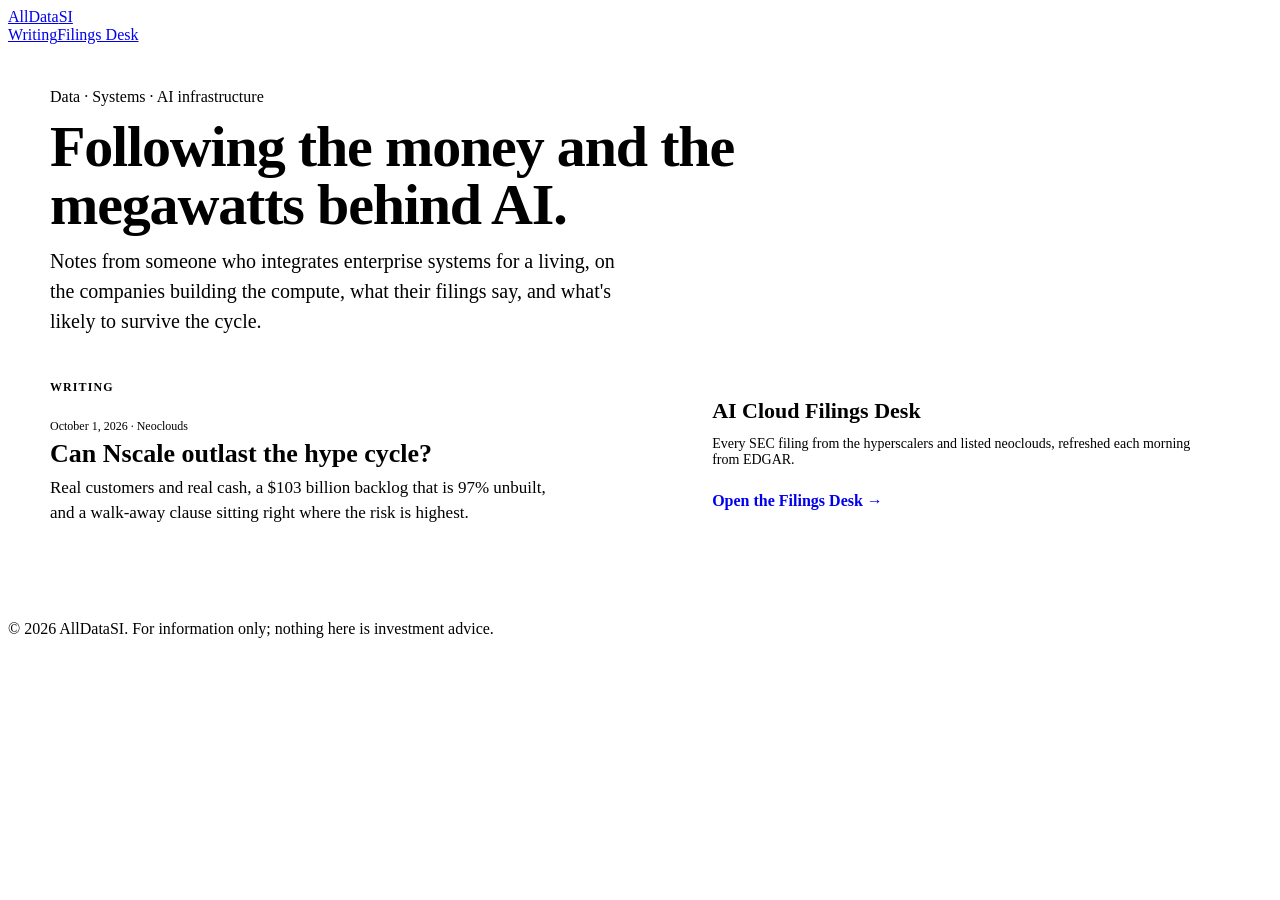
==== index.html @ b18cf6f2 "Add files via upload" ====
<!doctype html>
<html lang="en">
<head>
<meta charset="utf-8">
<meta name="viewport" content="width=device-width, initial-scale=1">
<title>AllDataSI</title>
<meta name="description" content="Notes on data, systems and the infrastructure behind AI, with a daily SEC filing tracker for hyperscalers and neoclouds.">
<link rel="preconnect" href="https://fonts.googleapis.com">
<link rel="preconnect" href="https://fonts.gstatic.com" crossorigin>
<link rel="stylesheet" href="https://fonts.googleapis.com/css2?family=Archivo:wdth,wght@75..100,500..800&family=IBM+Plex+Sans:wght@400;500;600&family=IBM+Plex+Mono:wght@400;500&family=Source+Serif+4:opsz,wght@8..60,400;8..60,600&display=swap">
<link rel="stylesheet" href="assets/site.css">
<style>
main{max-width:1180px;margin:0 auto;padding-inline:20px;padding-block:44px 56px;display:grid;gap:44px}
.intro{display:grid;gap:12px;max-width:760px}
.intro h1{font-family:var(--display);font-stretch:78%;font-weight:800;font-size:clamp(34px,6vw,58px);line-height:1;margin:0;letter-spacing:-.02em}
.intro p{font-family:var(--serif);font-size:20px;line-height:1.5;color:var(--muted);margin:0;max-width:58ch}
.grid{display:grid;grid-template-columns:minmax(0,1.15fr) minmax(0,1fr);gap:28px;align-items:start}
@media (max-width:860px){.grid{grid-template-columns:1fr}}
h2.sec{font-family:var(--body);font-size:12px;text-transform:uppercase;letter-spacing:.09em;color:var(--muted);font-weight:600;margin:0 0 12px;padding-bottom:8px;border-bottom:1px solid var(--line)}
.post{display:grid;gap:6px;padding:4px 0 22px;text-decoration:none;color:inherit}
.post h3{font-family:var(--display);font-stretch:85%;font-weight:700;font-size:26px;line-height:1.1;margin:0;color:var(--ink)}
.post:hover h3{color:var(--accent)}
.post p{font-family:var(--serif);font-size:17px;line-height:1.5;margin:0;color:var(--muted);max-width:60ch}
.post .meta{font-family:var(--mono);font-size:12px;color:var(--muted)}
.desk{background:var(--panel);border:1px solid var(--line);border-radius:6px;padding:18px;display:grid;gap:12px}
.desk h3{font-family:var(--display);font-stretch:85%;font-weight:700;font-size:22px;margin:0}
.desk p{margin:0;color:var(--muted);font-size:14px}
.latest{list-style:none;margin:0;padding:0;display:grid}
.latest li{display:grid;grid-template-columns:4.6em 3.6em 1fr;gap:10px;align-items:baseline;padding:7px 0;border-top:1px solid var(--soft);font-size:13.5px}
.latest .d{font-family:var(--mono);font-size:12px;color:var(--muted);font-variant-numeric:tabular-nums}
.latest .t{font-weight:600}
.latest .f{font-family:var(--mono);font-size:12px;color:var(--muted);white-space:nowrap;overflow:hidden;text-overflow:ellipsis}
.go{font-weight:600;text-decoration:none}
.go:hover{text-decoration:underline}
</style>
</head>
<body>
<header class="site-head"><div class="in">
  <a class="brand" href="./">AllData<span>SI</span></a>
  <nav class="site-nav"><a href="./" aria-current="page">Writing</a><a href="filings/">Filings Desk</a></nav>
</div></header>

<main>
  <section class="intro">
    <span class="eyebrow">Data · Systems · AI infrastructure</span>
    <h1>Following the money and the megawatts behind AI.</h1>
    <p>Notes from someone who integrates enterprise systems for a living, on the companies building the compute, what their filings say, and what's likely to survive the cycle.</p>
  </section>

  <div class="grid">
    <section aria-labelledby="writingH">
      <h2 class="sec" id="writingH">Writing</h2>
      <a class="post" href="posts/nscale-hype-cycle/">
        <span class="meta">October 1, 2026 · Neoclouds</span>
        <h3>Can Nscale outlast the hype cycle?</h3>
        <p>Real customers and real cash, a $103 billion backlog that is 97% unbuilt, and a walk-away clause sitting right where the risk is highest.</p>
      </a>
    </section>

    <section class="desk" aria-labelledby="deskH">
      <h3 id="deskH">AI Cloud Filings Desk</h3>
      <p>Every SEC filing from the hyperscalers and listed neoclouds, refreshed each morning from EDGAR.</p>
      <ul class="latest" id="latest"><li><span class="d">…</span><span></span><span class="f">Loading latest filings</span></li></ul>
      <a class="go" href="filings/">Open the Filings Desk →</a>
    </section>
  </div>
</main>

<footer class="site-foot">
  <p>© 2026 AllDataSI. For information only; nothing here is investment advice.</p>
</footer>

<script>
fetch("filings/data/filings.json", {cache: "no-cache"}).then(r => r.json()).then(d => {
  const esc = s => String(s ?? "").replace(/[&<>"]/g, c => ({"&":"&amp;","<":"&lt;",">":"&gt;",'"':"&quot;"}[c]));
  const fmt = s => new Date(s + "T12:00:00").toLocaleDateString("en-US", {month:"short", day:"numeric"});
  document.getElementById("latest").innerHTML = d.filings.slice(0, 6).map(f =>
    `<li><span class="d">${fmt(f.date)}</span><span class="t">${esc(f.ticker)}</span><span class="f">${esc(f.form)} · ${esc(f.desc)}</span></li>`).join("");
}).catch(() => { document.getElementById("latest").innerHTML = ""; });
</script>
</body>
</html>
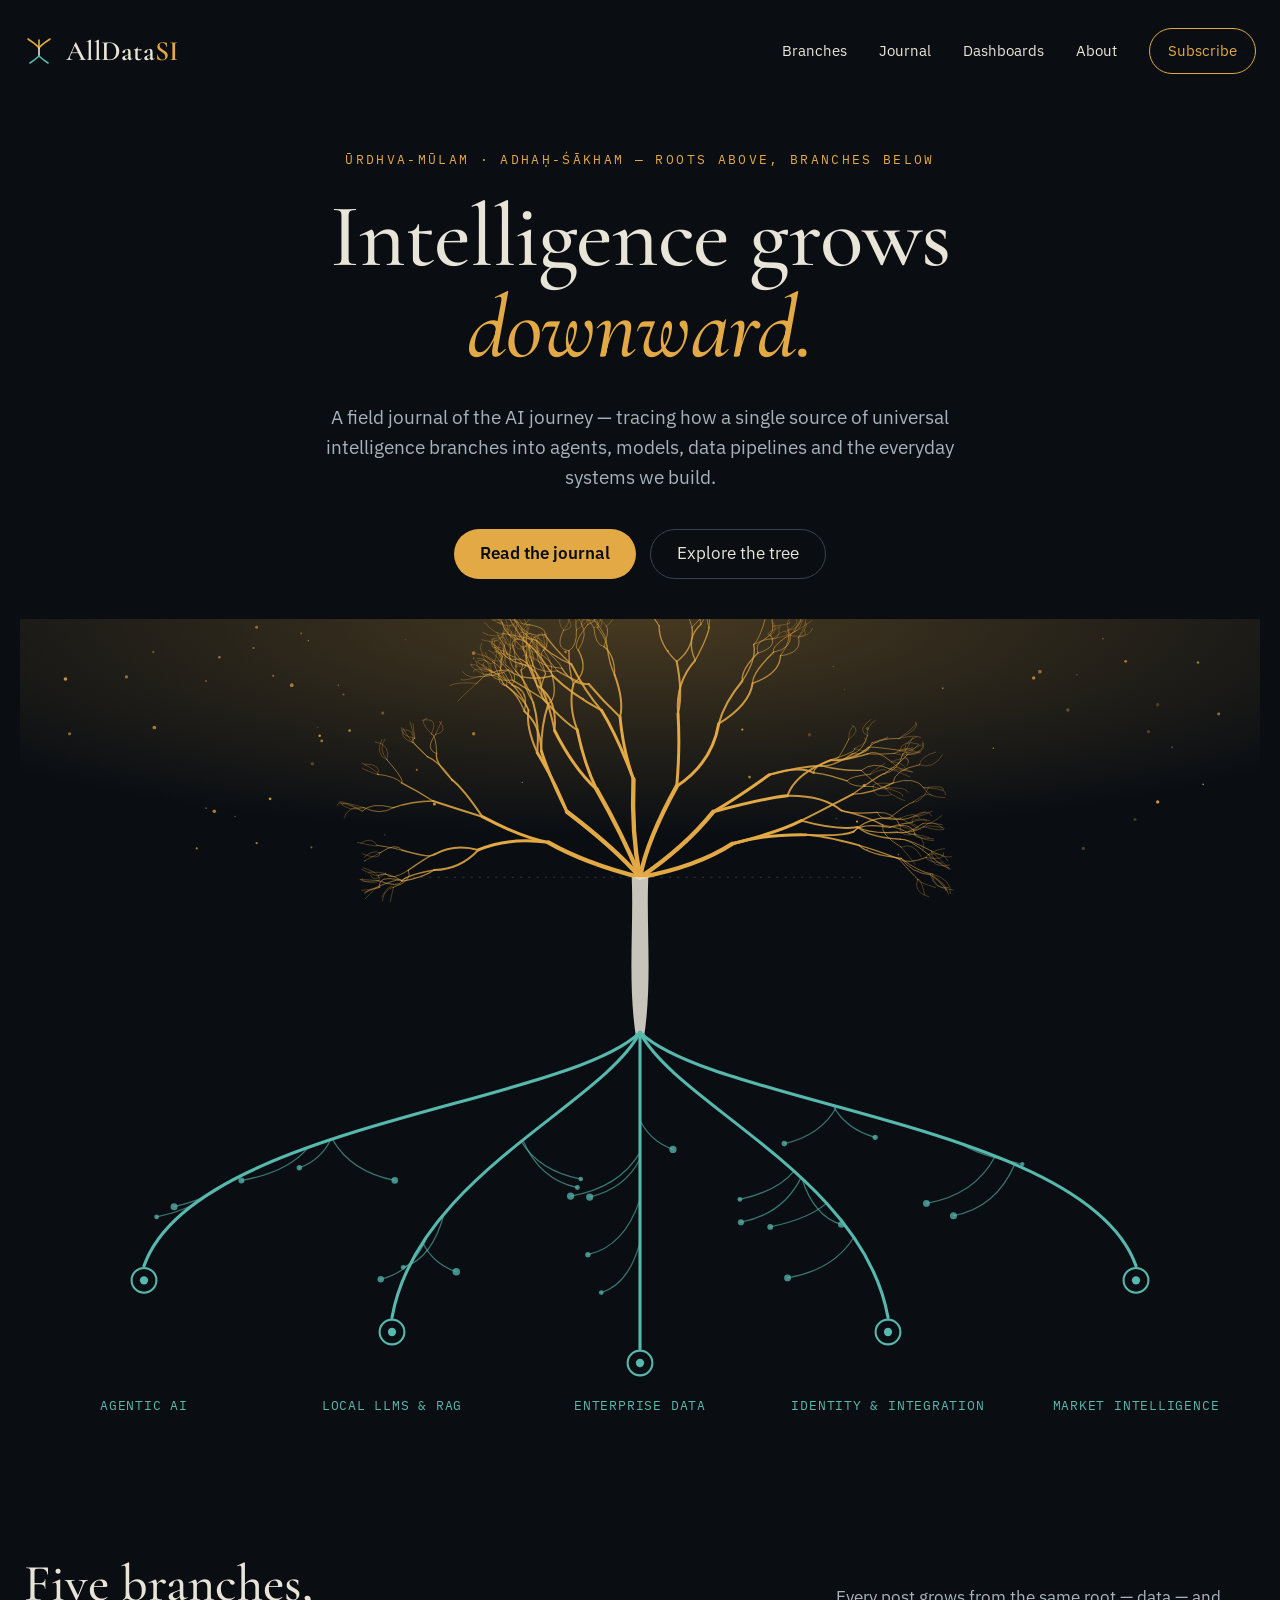
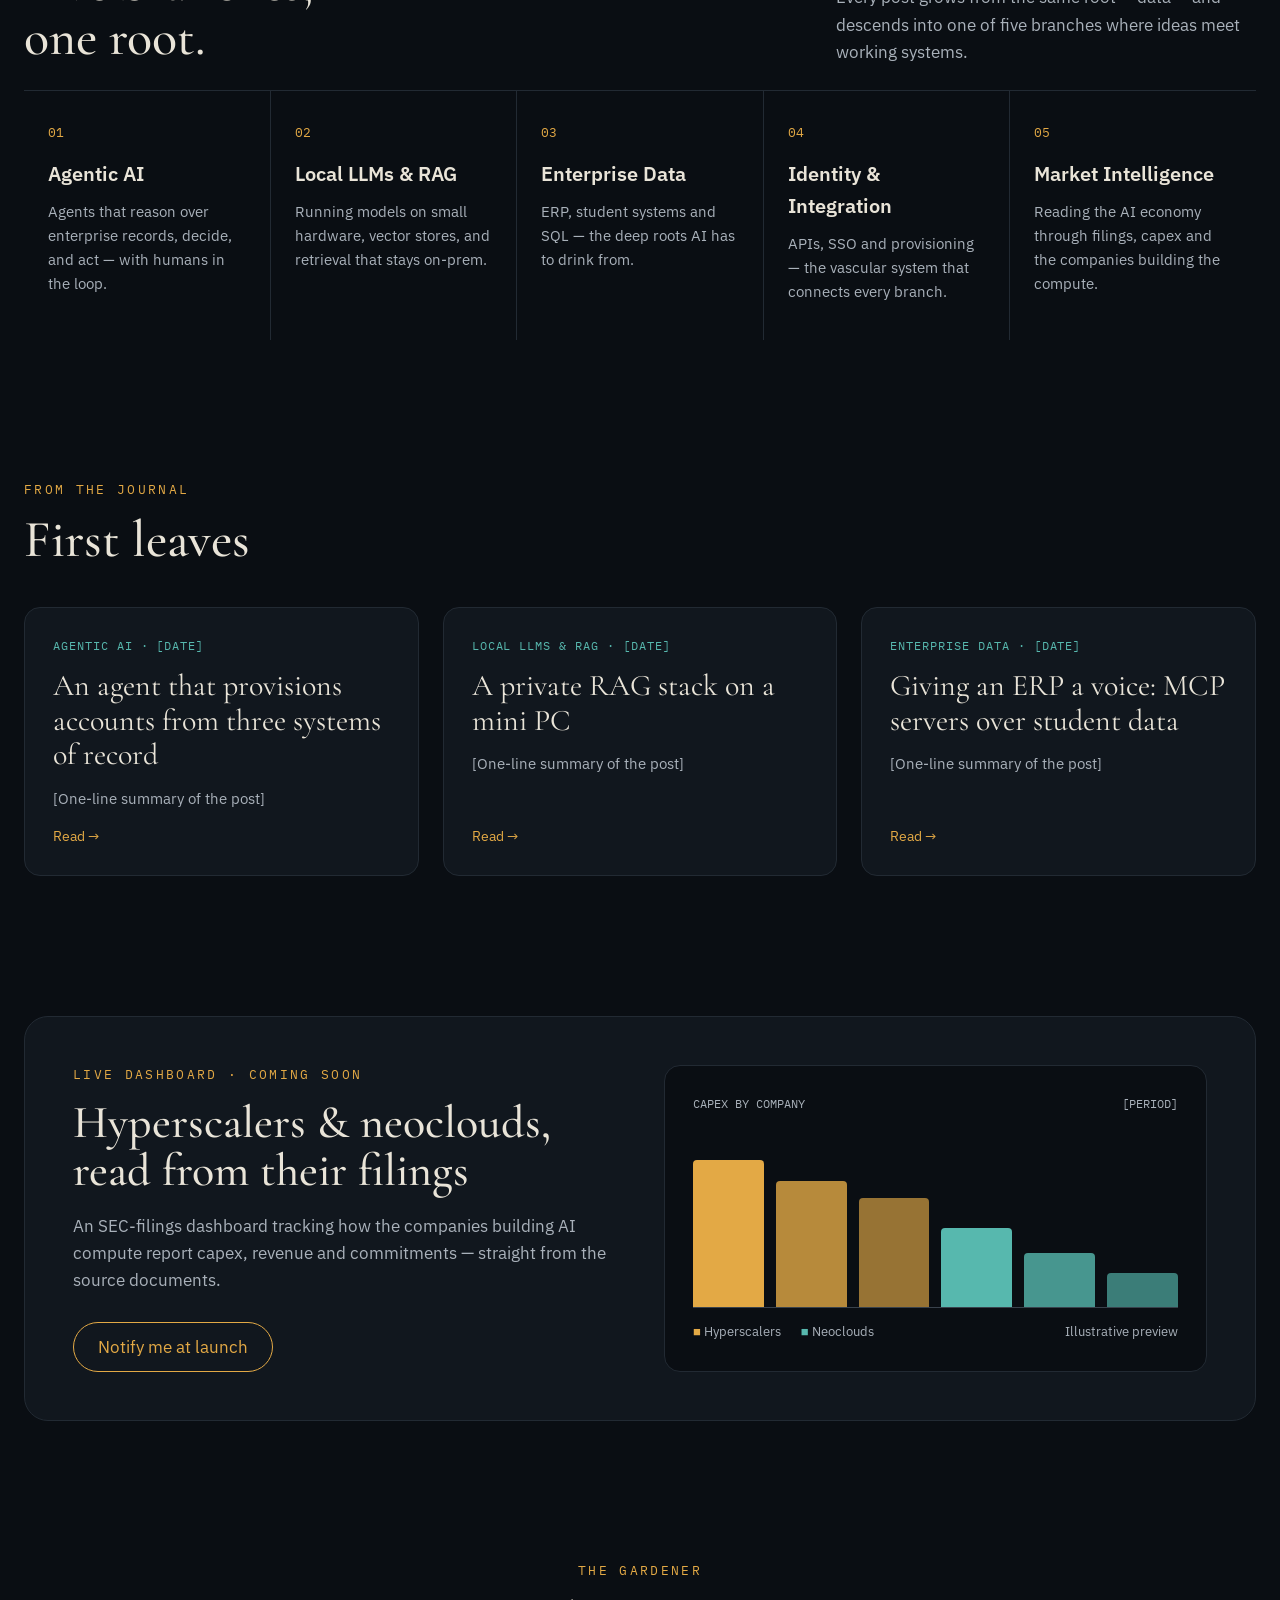
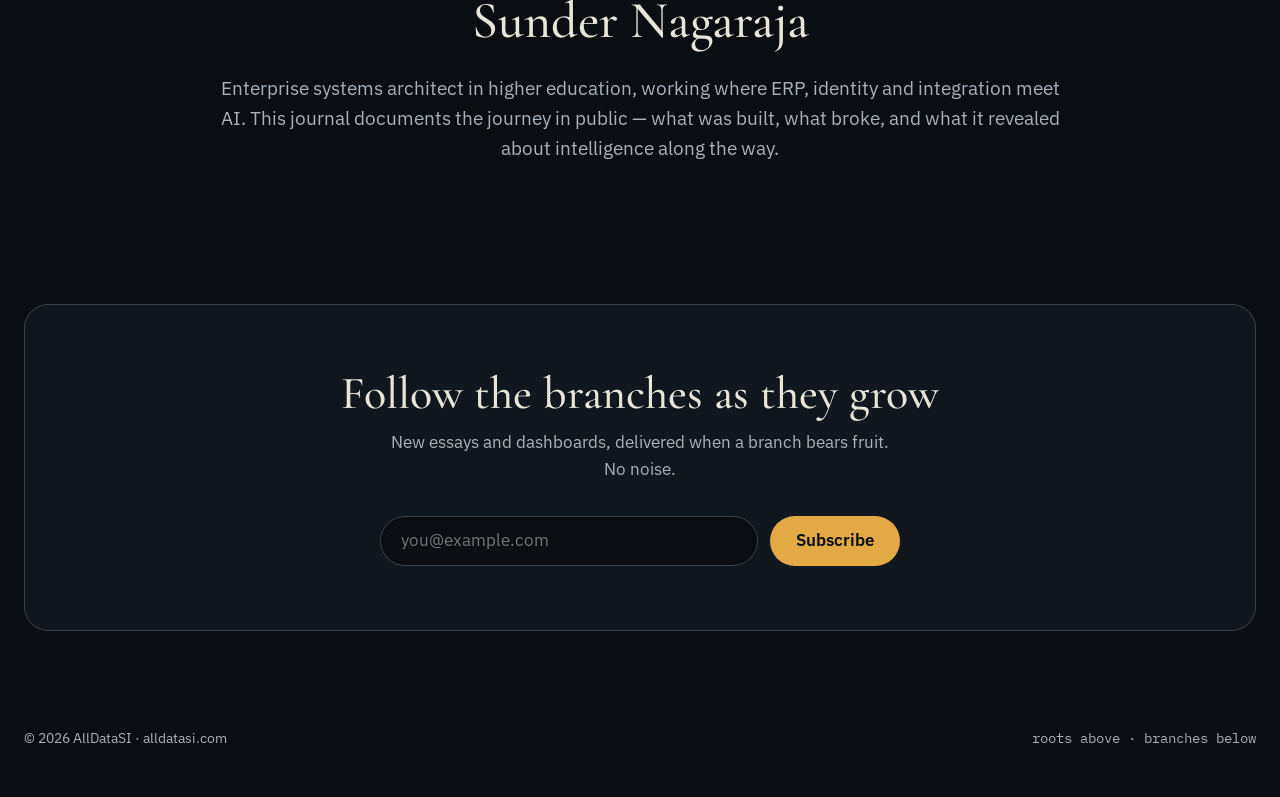
==== commit b174156b: "Add files via upload Replace existing index page." ====
--- a/index.html
+++ b/index.html
@@ -3,80 +3,185 @@
 <head>
 <meta charset="utf-8">
 <meta name="viewport" content="width=device-width, initial-scale=1">
-<title>AllDataSI</title>
-<meta name="description" content="Notes on data, systems and the infrastructure behind AI, with a daily SEC filing tracker for hyperscalers and neoclouds.">
+<title>AllDataSI — Intelligence grows downward</title>
+<meta name="description" content="A field journal of the AI journey: agentic AI, local LLMs and RAG, enterprise data, identity and integration, and market intelligence.">
+<meta name="theme-color" content="#0A0E13">
+<meta property="og:title" content="AllDataSI — Intelligence grows downward">
+<meta property="og:description" content="A field journal of the AI journey — roots above, branches below.">
+<meta property="og:url" content="https://www.alldatasi.com/">
+<meta property="og:type" content="website">
+<link rel="canonical" href="https://www.alldatasi.com/">
+<link rel="icon" href="data:image/svg+xml,%3Csvg xmlns='http://www.w3.org/2000/svg' viewBox='0 0 30 30' fill='none' stroke-width='2' stroke-linecap='round'%3E%3Crect width='30' height='30' rx='6' fill='%230A0E13'/%3E%3Cpath d='M15 13 C12 9 9 7 5 4M15 13 C18 9 21 7 25 4M15 13V4' stroke='%23E3A945'/%3E%3Cpath d='M15 13V20' stroke='%23E9E4D8'/%3E%3Cpath d='M15 20 C12 23 9 25 6 27M15 20 C18 23 21 25 24 27' stroke='%2357B8AE'/%3E%3C/svg%3E">
 <link rel="preconnect" href="https://fonts.googleapis.com">
-<link rel="preconnect" href="https://fonts.gstatic.com" crossorigin>
-<link rel="stylesheet" href="https://fonts.googleapis.com/css2?family=Archivo:wdth,wght@75..100,500..800&family=IBM+Plex+Sans:wght@400;500;600&family=IBM+Plex+Mono:wght@400;500&family=Source+Serif+4:opsz,wght@8..60,400;8..60,600&display=swap">
-<link rel="stylesheet" href="assets/site.css">
+<link href="https://fonts.googleapis.com/css2?family=Cormorant+Garamond:ital,wght@0,500;0,600;1,500&amp;family=IBM+Plex+Sans:wght@400;500;600&amp;family=IBM+Plex+Mono:wght@400;500&amp;display=swap" rel="stylesheet">
 <style>
-main{max-width:1180px;margin:0 auto;padding-inline:20px;padding-block:44px 56px;display:grid;gap:44px}
-.intro{display:grid;gap:12px;max-width:760px}
-.intro h1{font-family:var(--display);font-stretch:78%;font-weight:800;font-size:clamp(34px,6vw,58px);line-height:1;margin:0;letter-spacing:-.02em}
-.intro p{font-family:var(--serif);font-size:20px;line-height:1.5;color:var(--muted);margin:0;max-width:58ch}
-.grid{display:grid;grid-template-columns:minmax(0,1.15fr) minmax(0,1fr);gap:28px;align-items:start}
-@media (max-width:860px){.grid{grid-template-columns:1fr}}
-h2.sec{font-family:var(--body);font-size:12px;text-transform:uppercase;letter-spacing:.09em;color:var(--muted);font-weight:600;margin:0 0 12px;padding-bottom:8px;border-bottom:1px solid var(--line)}
-.post{display:grid;gap:6px;padding:4px 0 22px;text-decoration:none;color:inherit}
-.post h3{font-family:var(--display);font-stretch:85%;font-weight:700;font-size:26px;line-height:1.1;margin:0;color:var(--ink)}
-.post:hover h3{color:var(--accent)}
-.post p{font-family:var(--serif);font-size:17px;line-height:1.5;margin:0;color:var(--muted);max-width:60ch}
-.post .meta{font-family:var(--mono);font-size:12px;color:var(--muted)}
-.desk{background:var(--panel);border:1px solid var(--line);border-radius:6px;padding:18px;display:grid;gap:12px}
-.desk h3{font-family:var(--display);font-stretch:85%;font-weight:700;font-size:22px;margin:0}
-.desk p{margin:0;color:var(--muted);font-size:14px}
-.latest{list-style:none;margin:0;padding:0;display:grid}
-.latest li{display:grid;grid-template-columns:4.6em 3.6em 1fr;gap:10px;align-items:baseline;padding:7px 0;border-top:1px solid var(--soft);font-size:13.5px}
-.latest .d{font-family:var(--mono);font-size:12px;color:var(--muted);font-variant-numeric:tabular-nums}
-.latest .t{font-weight:600}
-.latest .f{font-family:var(--mono);font-size:12px;color:var(--muted);white-space:nowrap;overflow:hidden;text-overflow:ellipsis}
-.go{font-weight:600;text-decoration:none}
-.go:hover{text-decoration:underline}
+body{margin:0;background:#0A0E13}
+a{color:#E9E4D8}a:hover{color:#E3A945}
+.pillars{grid-template-columns:repeat(5,minmax(0,1fr))}
+.posts{grid-template-columns:repeat(3,minmax(0,1fr))}
+.split{grid-template-columns:repeat(2,minmax(0,1fr))}
+.navlinks{display:flex}
+@media (max-width:900px){.pillars{grid-template-columns:repeat(2,minmax(0,1fr))}.posts,.split{grid-template-columns:minmax(0,1fr)}.navlinks{display:none}.nodelabels{display:none !important}}
+@media (max-width:520px){.pillars{grid-template-columns:minmax(0,1fr)}}
 </style>
+<style>html{scroll-behavior:smooth}</style>
 </head>
 <body>
-<header class="site-head"><div class="in">
-  <a class="brand" href="./">AllData<span>SI</span></a>
-  <nav class="site-nav"><a href="./" aria-current="page">Writing</a><a href="filings/">Filings Desk</a></nav>
-</div></header>
+<div style="min-height: 100vh; background: #0A0E13; color: #E9E4D8; font-family: 'IBM Plex Sans', sans-serif; font-size: 17px; line-height: 1.6">
 
-<main>
-  <section class="intro">
-    <span class="eyebrow">Data · Systems · AI infrastructure</span>
-    <h1>Following the money and the megawatts behind AI.</h1>
-    <p>Notes from someone who integrates enterprise systems for a living, on the companies building the compute, what their filings say, and what's likely to survive the cycle.</p>
-  </section>
+<header style="max-width: 1240px; margin: 0 auto; padding: 28px 24px; display: flex; align-items: center; justify-content: space-between; gap: 24px">
+<a href="#top" style="display: flex; align-items: center; gap: 12px; text-decoration: none; color: #E9E4D8">
+<svg width="30" height="30" viewBox="0 0 30 30" fill="none" stroke="#E3A945" stroke-width="1.6" stroke-linecap="round" aria-hidden="true"><path d="M15 12 C12 8 8 6 4 3"></path><path d="M15 12 C18 8 22 6 26 3"></path><path d="M15 12 V4"></path><path d="M15 12 V20" stroke="#E9E4D8"></path><path d="M15 20 C12 23 9 25 6 27" stroke="#57B8AE"></path><path d="M15 20 C18 23 21 25 24 27" stroke="#57B8AE"></path></svg>
+<span style="font-family: 'Cormorant Garamond', serif; font-size: 28px; font-weight: 600; letter-spacing: 0.01em">AllData<span style="color: #E3A945">SI</span></span>
+</a>
+<nav class="navlinks" style="gap: 32px; align-items: center; font-size: 15px">
+<a href="#branches" style="text-decoration: none">Branches</a>
+<a href="#journal" style="text-decoration: none">Journal</a>
+<a href="#dashboards" style="text-decoration: none">Dashboards</a>
+<a href="#about" style="text-decoration: none">About</a>
+<a href="#subscribe" style="text-decoration: none; padding: 10px 18px; border: 1px solid #E3A945; border-radius: 999px; color: #E3A945">Subscribe</a>
+</nav>
+</header>
 
-  <div class="grid">
-    <section aria-labelledby="writingH">
-      <h2 class="sec" id="writingH">Writing</h2>
-      <a class="post" href="posts/nscale-hype-cycle/">
-        <span class="meta">October 1, 2026 · Neoclouds</span>
-        <h3>Can Nscale outlast the hype cycle?</h3>
-        <p>Real customers and real cash, a $103 billion backlog that is 97% unbuilt, and a walk-away clause sitting right where the risk is highest.</p>
-      </a>
-    </section>
+<section id="top" style="max-width: 1240px; margin: 0 auto; padding: 48px 24px 0; text-align: center">
+<p style="margin: 0 0 20px; font-family: 'IBM Plex Mono', monospace; font-size: 13px; letter-spacing: 0.18em; text-transform: uppercase; color: #E3A945">ūrdhva-mūlam · adhaḥ-śākham — roots above, branches below</p>
+<h1 style="margin: 0 auto; max-width: 900px; font-family: 'Cormorant Garamond', serif; font-weight: 500; font-size: clamp(44px, 7vw, 92px); line-height: 1.02; letter-spacing: -0.01em">Intelligence grows <em style="color: #E3A945">downward.</em></h1>
+<p style="margin: 28px auto 0; max-width: 640px; color: #A9B1BA; font-size: 19px">A field journal of the AI journey — tracing how a single source of universal intelligence branches into agents, models, data pipelines and the everyday systems we build.</p>
+<div style="margin-top: 36px; display: flex; gap: 14px; justify-content: center; flex-wrap: wrap">
+<a href="#journal" style="display: inline-flex; align-items: center; min-height: 48px; padding: 0 26px; border-radius: 999px; background: #E3A945; color: #0A0E13; font-weight: 600; text-decoration: none">Read the journal</a>
+<a href="#branches" style="display: inline-flex; align-items: center; min-height: 48px; padding: 0 26px; border-radius: 999px; border: 1px solid #39424C; color: #E9E4D8; text-decoration: none">Explore the tree</a>
+</div>
+</section>
 
-    <section class="desk" aria-labelledby="deskH">
-      <h3 id="deskH">AI Cloud Filings Desk</h3>
-      <p>Every SEC filing from the hyperscalers and listed neoclouds, refreshed each morning from EDGAR.</p>
-      <ul class="latest" id="latest"><li><span class="d">…</span><span></span><span class="f">Loading latest filings</span></li></ul>
-      <a class="go" href="filings/">Open the Filings Desk →</a>
-    </section>
-  </div>
-</main>
+<section aria-label="The inverted tree" style="max-width: 1240px; margin: 0 auto; padding: 40px 20px 0">
+<svg viewBox="0 0 1200 760" style="width: 100%; height: auto; display: block" role="img" aria-label="An inverted tree: roots spread upward into the source of universal intelligence; branches descend into five areas of writing">
+<defs>
+<radialGradient id="glow" cx="50%" cy="0%" r="70%"><stop offset="0%" stop-color="#E3A945" stop-opacity="0.28"></stop><stop offset="100%" stop-color="#E3A945" stop-opacity="0"></stop></radialGradient>
+</defs>
+<rect x="0" y="0" width="1200" height="300" fill="url(#glow)"></rect>
+<g style="color: #E3A945" fill="currentColor"><circle cx="1079" cy="194" r="1.5" opacity="0.27"></circle><circle cx="810" cy="196" r="1.1" opacity="0.82"></circle><circle cx="229" cy="217" r="1.1" opacity="0.71"></circle><circle cx="313" cy="73" r="1.0" opacity="0.46"></circle><circle cx="130" cy="105" r="1.8" opacity="0.68"></circle><circle cx="1101" cy="177" r="1.6" opacity="0.90"></circle><circle cx="893" cy="67" r="0.9" opacity="0.52"></circle><circle cx="44" cy="58" r="1.7" opacity="0.85"></circle><circle cx="401" cy="179" r="1.5" opacity="0.83"></circle><circle cx="942" cy="125" r="0.7" opacity="0.79"></circle><circle cx="384" cy="146" r="1.0" opacity="0.60"></circle><circle cx="1140" cy="42" r="1.2" opacity="0.67"></circle><circle cx="645" cy="216" r="1.1" opacity="0.84"></circle><circle cx="820" cy="223" r="0.7" opacity="0.39"></circle><circle cx="353" cy="209" r="0.6" opacity="0.42"></circle><circle cx="850" cy="228" r="0.8" opacity="0.53"></circle><circle cx="817" cy="161" r="1.5" opacity="0.74"></circle><circle cx="308" cy="64" r="0.6" opacity="0.70"></circle><circle cx="263" cy="64" r="1.8" opacity="0.67"></circle><circle cx="706" cy="153" r="1.3" opacity="0.70"></circle><circle cx="373" cy="20" r="0.7" opacity="0.26"></circle><circle cx="439" cy="38" r="0.7" opacity="0.57"></circle><circle cx="1145" cy="160" r="0.9" opacity="0.75"></circle><circle cx="226" cy="28" r="1.0" opacity="0.52"></circle><circle cx="820" cy="106" r="1.5" opacity="0.31"></circle><circle cx="1101" cy="83" r="1.6" opacity="0.27"></circle><circle cx="981" cy="57" r="1.6" opacity="0.77"></circle><circle cx="798" cy="68" r="0.6" opacity="0.37"></circle><circle cx="1070" cy="41" r="1.4" opacity="0.63"></circle><circle cx="787" cy="46" r="0.8" opacity="0.31"></circle><circle cx="1160" cy="92" r="1.4" opacity="0.62"></circle><circle cx="279" cy="21" r="0.6" opacity="0.80"></circle><circle cx="171" cy="222" r="1.0" opacity="0.72"></circle><circle cx="180" cy="183" r="0.9" opacity="0.49"></circle><circle cx="627" cy="31" r="0.9" opacity="0.77"></circle><circle cx="351" cy="91" r="1.5" opacity="0.40"></circle><circle cx="245" cy="55" r="1.1" opacity="0.49"></circle><circle cx="764" cy="112" r="1.6" opacity="0.28"></circle><circle cx="790" cy="193" r="0.9" opacity="0.27"></circle><circle cx="528" cy="32" r="1.2" opacity="0.71"></circle><circle cx="129" cy="32" r="1.2" opacity="0.36"></circle><circle cx="288" cy="105" r="0.7" opacity="0.29"></circle><circle cx="439" cy="111" r="1.7" opacity="0.61"></circle><circle cx="103" cy="56" r="1.5" opacity="0.62"></circle><circle cx="1029" cy="222" r="1.6" opacity="0.32"></circle><circle cx="1115" cy="124" r="0.9" opacity="0.36"></circle><circle cx="1023" cy="54" r="0.7" opacity="0.42"></circle><circle cx="1092" cy="109" r="1.5" opacity="0.30"></circle><circle cx="545" cy="77" r="0.8" opacity="0.68"></circle><circle cx="439" cy="33" r="1.8" opacity="0.56"></circle><circle cx="229" cy="8" r="1.4" opacity="0.58"></circle><circle cx="48" cy="111" r="1.5" opacity="0.60"></circle><circle cx="292" cy="118" r="1.3" opacity="0.67"></circle><circle cx="188" cy="186" r="1.7" opacity="0.73"></circle><circle cx="1014" cy="88" r="1.7" opacity="0.37"></circle><circle cx="283" cy="140" r="1.7" opacity="0.30"></circle><circle cx="272" cy="14" r="1.1" opacity="0.34"></circle><circle cx="242" cy="174" r="1.3" opacity="0.86"></circle><circle cx="486" cy="158" r="0.6" opacity="0.87"></circle><circle cx="290" cy="113" r="1.2" opacity="0.87"></circle><circle cx="591" cy="228" r="1.3" opacity="0.39"></circle><circle cx="987" cy="51" r="1.8" opacity="0.55"></circle><circle cx="282" cy="221" r="1.0" opacity="0.51"></circle><circle cx="418" cy="156" r="0.6" opacity="0.49"></circle><circle cx="208" cy="191" r="0.6" opacity="0.64"></circle><circle cx="319" cy="108" r="1.3" opacity="0.71"></circle><circle cx="180" cy="60" r="0.7" opacity="0.87"></circle><circle cx="193" cy="37" r="1.2" opacity="0.63"></circle><circle cx="1048" cy="19" r="0.9" opacity="0.36"></circle><circle cx="699" cy="107" r="1.1" opacity="0.83"></circle></g>
+<g style="color: #E3A945" stroke="currentColor" fill="none" stroke-linecap="round"><path d="M600.0 250.0 Q545.8 236.1 511.2 216.2" stroke-width="4.20" opacity="1.13"></path><path d="M511.2 216.2 Q473.6 211.0 443.5 223.5" stroke-width="2.86" opacity="1.00"></path><path d="M443.5 223.5 Q420.4 217.0 401.1 227.7" stroke-width="1.94" opacity="0.87"></path><path d="M401.1 227.7 Q397.6 227.9 375.7 243.2" stroke-width="1.32" opacity="0.74"></path><path d="M375.7 243.2 Q381.1 252.9 361.4 259.6" stroke-width="0.90" opacity="0.61"></path><path d="M361.4 259.6 Q361.4 259.3 358.3 273.6" stroke-width="0.61" opacity="0.48"></path><path d="M361.4 259.6 Q357.0 255.7 350.0 269.3" stroke-width="0.61" opacity="0.48"></path><path d="M361.4 259.6 Q352.2 261.2 350.7 272.9" stroke-width="0.61" opacity="0.48"></path><path d="M375.7 243.2 Q358.7 254.3 353.6 246.2" stroke-width="0.90" opacity="0.61"></path><path d="M353.6 246.2 Q342.0 255.8 339.2 248.0" stroke-width="0.61" opacity="0.48"></path><path d="M353.6 246.2 Q347.8 244.7 337.4 245.0" stroke-width="0.61" opacity="0.48"></path><path d="M401.1 227.7 Q399.3 232.2 369.9 223.8" stroke-width="1.32" opacity="0.74"></path><path d="M369.9 223.8 Q363.9 215.5 348.4 226.3" stroke-width="0.90" opacity="0.61"></path><path d="M348.4 226.3 Q340.6 222.8 333.2 230.6" stroke-width="0.61" opacity="0.48"></path><path d="M348.4 226.3 Q348.9 234.1 331.5 227.3" stroke-width="0.61" opacity="0.48"></path><path d="M348.4 226.3 Q327.7 236.8 334.3 233.9" stroke-width="0.61" opacity="0.48"></path><path d="M369.9 223.8 Q363.0 221.7 345.5 219.0" stroke-width="0.90" opacity="0.61"></path><path d="M345.5 219.0 Q348.6 221.2 326.4 216.2" stroke-width="0.61" opacity="0.48"></path><path d="M345.5 219.0 Q340.4 210.0 329.7 216.9" stroke-width="0.61" opacity="0.48"></path><path d="M443.5 223.5 Q426.0 242.3 400.9 242.9" stroke-width="1.94" opacity="0.87"></path><path d="M400.9 242.9 Q374.5 247.8 369.6 253.2" stroke-width="1.32" opacity="0.74"></path><path d="M369.6 253.2 Q352.9 243.6 346.7 248.3" stroke-width="0.90" opacity="0.61"></path><path d="M346.7 248.3 Q344.8 244.9 332.1 240.8" stroke-width="0.61" opacity="0.48"></path><path d="M346.7 248.3 Q352.2 258.1 330.9 253.4" stroke-width="0.61" opacity="0.48"></path><path d="M346.7 248.3 Q346.9 250.5 330.8 242.3" stroke-width="0.61" opacity="0.48"></path><path d="M369.6 253.2 Q345.6 247.0 348.0 259.8" stroke-width="0.90" opacity="0.61"></path><path d="M348.0 259.8 Q343.9 259.0 334.0 264.5" stroke-width="0.61" opacity="0.48"></path><path d="M348.0 259.8 Q348.8 260.8 330.5 262.6" stroke-width="0.61" opacity="0.48"></path><path d="M348.0 259.8 Q349.1 258.7 334.0 264.4" stroke-width="0.61" opacity="0.48"></path><path d="M400.9 242.9 Q389.7 250.5 369.8 253.6" stroke-width="1.32" opacity="0.74"></path><path d="M369.8 253.6 Q370.7 249.2 347.1 258.7" stroke-width="0.90" opacity="0.61"></path><path d="M347.1 258.7 Q346.9 256.8 334.1 270.8" stroke-width="0.61" opacity="0.48"></path><path d="M347.1 258.7 Q333.0 264.1 333.4 266.1" stroke-width="0.61" opacity="0.48"></path><path d="M369.8 253.6 Q367.2 260.9 346.3 253.1" stroke-width="0.90" opacity="0.61"></path><path d="M346.3 253.1 Q324.4 251.5 329.5 252.2" stroke-width="0.61" opacity="0.48"></path><path d="M346.3 253.1 Q326.6 255.6 331.4 250.9" stroke-width="0.61" opacity="0.48"></path><path d="M511.2 216.2 Q486.6 212.0 447.4 191.3" stroke-width="2.86" opacity="1.00"></path><path d="M447.4 191.3 Q423.7 184.0 399.7 176.1" stroke-width="1.94" opacity="0.87"></path><path d="M399.7 176.1 Q385.5 166.9 369.3 158.6" stroke-width="1.32" opacity="0.74"></path><path d="M369.3 158.6 Q372.9 156.4 355.3 136.5" stroke-width="0.90" opacity="0.61"></path><path d="M355.3 136.5 Q346.0 125.3 353.3 116.2" stroke-width="0.61" opacity="0.48"></path><path d="M355.3 136.5 Q343.1 130.9 350.2 116.7" stroke-width="0.61" opacity="0.48"></path><path d="M355.3 136.5 Q358.9 121.0 343.9 119.0" stroke-width="0.61" opacity="0.48"></path><path d="M369.3 158.6 Q363.4 152.2 346.1 150.3" stroke-width="0.90" opacity="0.61"></path><path d="M346.1 150.3 Q352.4 153.4 331.5 144.9" stroke-width="0.61" opacity="0.48"></path><path d="M346.1 150.3 Q348.2 148.3 330.7 139.3" stroke-width="0.61" opacity="0.48"></path><path d="M346.1 150.3 Q350.9 140.7 333.5 140.3" stroke-width="0.61" opacity="0.48"></path><path d="M399.7 176.1 Q379.3 176.1 361.5 182.6" stroke-width="1.32" opacity="0.74"></path><path d="M361.5 182.6 Q339.8 176.8 331.2 185.9" stroke-width="0.90" opacity="0.61"></path><path d="M331.2 185.9 Q313.2 175.1 308.6 177.0" stroke-width="0.61" opacity="0.48"></path><path d="M331.2 185.9 Q306.3 173.5 307.4 180.4" stroke-width="0.61" opacity="0.48"></path><path d="M361.5 182.6 Q348.5 190.4 332.9 182.6" stroke-width="0.90" opacity="0.61"></path><path d="M332.9 182.6 Q317.3 187.0 310.5 178.0" stroke-width="0.61" opacity="0.48"></path><path d="M332.9 182.6 Q316.4 180.8 313.7 192.5" stroke-width="0.61" opacity="0.48"></path><path d="M332.9 182.6 Q309.5 175.2 311.7 180.4" stroke-width="0.61" opacity="0.48"></path><path d="M447.4 191.3 Q428.7 163.5 418.0 155.5" stroke-width="1.94" opacity="0.87"></path><path d="M418.0 155.5 Q406.2 138.4 394.2 133.2" stroke-width="1.32" opacity="0.74"></path><path d="M394.2 133.2 Q380.3 118.0 379.5 119.2" stroke-width="0.90" opacity="0.61"></path><path d="M379.5 119.2 Q369.3 116.5 370.3 108.7" stroke-width="0.61" opacity="0.48"></path><path d="M379.5 119.2 Q372.1 109.1 371.0 106.0" stroke-width="0.61" opacity="0.48"></path><path d="M379.5 119.2 Q383.5 106.0 370.0 107.3" stroke-width="0.61" opacity="0.48"></path><path d="M394.2 133.2 Q375.0 117.0 382.0 115.4" stroke-width="0.90" opacity="0.61"></path><path d="M382.0 115.4 Q379.9 99.0 380.5 100.6" stroke-width="0.61" opacity="0.48"></path><path d="M382.0 115.4 Q379.8 108.3 377.5 99.7" stroke-width="0.61" opacity="0.48"></path><path d="M382.0 115.4 Q368.0 113.3 369.2 105.2" stroke-width="0.61" opacity="0.48"></path><path d="M418.0 155.5 Q400.7 138.0 403.2 130.2" stroke-width="1.32" opacity="0.74"></path><path d="M403.2 130.2 Q402.5 110.9 398.1 111.1" stroke-width="0.90" opacity="0.61"></path><path d="M398.1 111.1 Q384.7 97.9 393.8 95.9" stroke-width="0.61" opacity="0.48"></path><path d="M398.1 111.1 Q405.9 94.9 389.3 98.0" stroke-width="0.61" opacity="0.48"></path><path d="M403.2 130.2 Q391.2 125.9 402.2 111.7" stroke-width="0.90" opacity="0.61"></path><path d="M402.2 111.7 Q414.9 109.4 406.0 99.0" stroke-width="0.61" opacity="0.48"></path><path d="M402.2 111.7 Q402.5 109.9 408.0 99.2" stroke-width="0.61" opacity="0.48"></path><path d="M600.0 250.0 Q576.6 222.6 529.3 186.6" stroke-width="4.20" opacity="1.13"></path><path d="M529.3 186.6 Q513.3 155.0 504.5 127.7" stroke-width="2.86" opacity="1.00"></path><path d="M504.5 127.7 Q504.1 103.4 511.4 81.9" stroke-width="1.94" opacity="0.87"></path><path d="M511.4 81.9 Q498.9 74.1 508.6 52.9" stroke-width="1.32" opacity="0.74"></path><path d="M508.6 52.9 Q497.8 37.3 501.1 31.2" stroke-width="0.90" opacity="0.61"></path><path d="M501.1 31.2 Q509.0 32.7 491.3 18.8" stroke-width="0.61" opacity="0.48"></path><path d="M501.1 31.2 Q501.9 18.8 494.6 15.1" stroke-width="0.61" opacity="0.48"></path><path d="M501.1 31.2 Q503.7 27.8 492.8 18.3" stroke-width="0.61" opacity="0.48"></path><path d="M508.6 52.9 Q503.9 36.9 499.3 32.0" stroke-width="0.90" opacity="0.61"></path><path d="M499.3 32.0 Q490.3 17.9 501.4 16.2" stroke-width="0.61" opacity="0.48"></path><path d="M499.3 32.0 Q485.3 32.0 498.2 17.1" stroke-width="0.61" opacity="0.48"></path><path d="M499.3 32.0 Q500.1 27.3 500.8 17.4" stroke-width="0.61" opacity="0.48"></path><path d="M511.4 81.9 Q521.4 75.6 513.8 50.6" stroke-width="1.32" opacity="0.74"></path><path d="M513.8 50.6 Q517.6 46.4 506.6 30.0" stroke-width="0.90" opacity="0.61"></path><path d="M506.6 30.0 Q512.8 31.7 495.0 20.5" stroke-width="0.61" opacity="0.48"></path><path d="M506.6 30.0 Q512.0 27.2 509.1 13.8" stroke-width="0.61" opacity="0.48"></path><path d="M506.6 30.0 Q509.3 22.0 504.9 12.8" stroke-width="0.61" opacity="0.48"></path><path d="M513.8 50.6 Q497.5 35.5 508.6 28.4" stroke-width="0.90" opacity="0.61"></path><path d="M508.6 28.4 Q514.6 16.4 501.6 14.6" stroke-width="0.61" opacity="0.48"></path><path d="M508.6 28.4 Q514.5 25.7 498.8 17.1" stroke-width="0.61" opacity="0.48"></path><path d="M508.6 28.4 Q501.2 26.3 498.1 16.9" stroke-width="0.61" opacity="0.48"></path><path d="M504.5 127.7 Q503.7 102.3 488.1 89.2" stroke-width="1.94" opacity="0.87"></path><path d="M488.1 89.2 Q493.0 68.7 476.1 63.9" stroke-width="1.32" opacity="0.74"></path><path d="M476.1 63.9 Q484.1 53.9 470.0 44.4" stroke-width="0.90" opacity="0.61"></path><path d="M470.0 44.4 Q468.2 32.2 472.4 31.5" stroke-width="0.61" opacity="0.48"></path><path d="M470.0 44.4 Q458.6 29.1 469.0 30.7" stroke-width="0.61" opacity="0.48"></path><path d="M476.1 63.9 Q464.3 55.4 459.2 52.0" stroke-width="0.90" opacity="0.61"></path><path d="M459.2 52.0 Q441.8 40.1 447.9 45.0" stroke-width="0.61" opacity="0.48"></path><path d="M459.2 52.0 Q442.5 45.5 451.0 40.1" stroke-width="0.61" opacity="0.48"></path><path d="M459.2 52.0 Q449.4 47.0 444.9 47.0" stroke-width="0.61" opacity="0.48"></path><path d="M488.1 89.2 Q481.2 71.3 467.9 62.8" stroke-width="1.32" opacity="0.74"></path><path d="M467.9 62.8 Q457.1 42.6 458.8 42.3" stroke-width="0.90" opacity="0.61"></path><path d="M458.8 42.3 Q452.1 47.0 446.8 33.5" stroke-width="0.61" opacity="0.48"></path><path d="M458.8 42.3 Q464.6 27.7 459.7 27.1" stroke-width="0.61" opacity="0.48"></path><path d="M467.9 62.8 Q465.2 53.0 448.3 53.3" stroke-width="0.90" opacity="0.61"></path><path d="M448.3 53.3 Q443.3 42.0 435.8 44.4" stroke-width="0.61" opacity="0.48"></path><path d="M448.3 53.3 Q435.0 46.8 436.5 43.6" stroke-width="0.61" opacity="0.48"></path><path d="M529.3 186.6 Q516.8 155.5 500.6 129.5" stroke-width="2.86" opacity="1.00"></path><path d="M500.6 129.5 Q489.3 103.8 492.1 88.4" stroke-width="1.94" opacity="0.87"></path><path d="M492.1 88.4 Q485.3 71.3 474.1 61.2" stroke-width="1.32" opacity="0.74"></path><path d="M474.1 61.2 Q465.9 45.8 457.3 41.2" stroke-width="0.90" opacity="0.61"></path><path d="M457.3 41.2 Q440.9 31.7 446.8 23.2" stroke-width="0.61" opacity="0.48"></path><path d="M457.3 41.2 Q462.9 39.1 442.0 33.7" stroke-width="0.61" opacity="0.48"></path><path d="M474.1 61.2 Q459.5 50.7 467.0 36.3" stroke-width="0.90" opacity="0.61"></path><path d="M467.0 36.3 Q452.0 23.1 457.2 21.6" stroke-width="0.61" opacity="0.48"></path><path d="M467.0 36.3 Q451.3 18.3 459.3 19.1" stroke-width="0.61" opacity="0.48"></path><path d="M467.0 36.3 Q466.9 28.3 455.8 23.8" stroke-width="0.61" opacity="0.48"></path><path d="M492.1 88.4 Q490.0 79.5 470.9 64.8" stroke-width="1.32" opacity="0.74"></path><path d="M470.9 64.8 Q474.9 56.2 454.3 50.3" stroke-width="0.90" opacity="0.61"></path><path d="M454.3 50.3 Q444.8 53.0 440.7 40.3" stroke-width="0.61" opacity="0.48"></path><path d="M454.3 50.3 Q454.9 37.5 442.2 37.9" stroke-width="0.61" opacity="0.48"></path><path d="M470.9 64.8 Q458.1 63.5 466.3 44.4" stroke-width="0.90" opacity="0.61"></path><path d="M466.3 44.4 Q467.0 29.2 460.1 30.6" stroke-width="0.61" opacity="0.48"></path><path d="M466.3 44.4 Q464.3 29.0 458.6 32.0" stroke-width="0.61" opacity="0.48"></path><path d="M466.3 44.4 Q469.5 43.2 469.1 31.7" stroke-width="0.61" opacity="0.48"></path><path d="M500.6 129.5 Q502.8 101.4 496.7 81.0" stroke-width="1.94" opacity="0.87"></path><path d="M496.7 81.0 Q487.1 65.4 484.9 49.6" stroke-width="1.32" opacity="0.74"></path><path d="M484.9 49.6 Q491.8 41.0 471.4 33.8" stroke-width="0.90" opacity="0.61"></path><path d="M471.4 33.8 Q467.0 20.2 464.9 19.4" stroke-width="0.61" opacity="0.48"></path><path d="M471.4 33.8 Q457.7 36.7 464.7 22.6" stroke-width="0.61" opacity="0.48"></path><path d="M471.4 33.8 Q478.0 34.9 456.9 26.7" stroke-width="0.61" opacity="0.48"></path><path d="M484.9 49.6 Q494.1 47.4 487.1 27.9" stroke-width="0.90" opacity="0.61"></path><path d="M487.1 27.9 Q483.8 17.3 494.3 13.7" stroke-width="0.61" opacity="0.48"></path><path d="M487.1 27.9 Q485.2 14.9 490.4 13.9" stroke-width="0.61" opacity="0.48"></path><path d="M496.7 81.0 Q492.1 63.0 479.8 50.6" stroke-width="1.32" opacity="0.74"></path><path d="M479.8 50.6 Q480.9 45.8 477.5 25.7" stroke-width="0.90" opacity="0.61"></path><path d="M477.5 25.7 Q484.3 22.1 471.1 8.9" stroke-width="0.61" opacity="0.48"></path><path d="M477.5 25.7 Q460.7 23.6 469.3 8.7" stroke-width="0.61" opacity="0.48"></path><path d="M479.8 50.6 Q471.4 41.9 474.6 28.3" stroke-width="0.90" opacity="0.61"></path><path d="M474.6 28.3 Q462.3 14.1 470.7 10.8" stroke-width="0.61" opacity="0.48"></path><path d="M474.6 28.3 Q474.0 23.1 468.8 14.3" stroke-width="0.61" opacity="0.48"></path><path d="M474.6 28.3 Q474.0 11.0 476.3 11.2" stroke-width="0.61" opacity="0.48"></path><path d="M600.0 250.0 Q583.1 208.6 558.0 164.8" stroke-width="4.20" opacity="1.13"></path><path d="M558.0 164.8 Q536.1 145.1 517.3 107.9" stroke-width="2.86" opacity="1.00"></path><path d="M517.3 107.9 Q520.3 77.1 500.7 64.5" stroke-width="1.94" opacity="0.87"></path><path d="M500.7 64.5 Q488.1 40.4 490.2 34.0" stroke-width="1.32" opacity="0.74"></path><path d="M490.2 34.0 Q491.4 32.8 489.8 14.0" stroke-width="0.90" opacity="0.61"></path><path d="M489.8 14.0 Q492.9 9.8 488.1 -0.2" stroke-width="0.61" opacity="0.48"></path><path d="M489.8 14.0 Q478.1 13.7 494.0 -0.4" stroke-width="0.61" opacity="0.48"></path><path d="M490.2 34.0 Q493.6 33.6 473.2 15.5" stroke-width="0.90" opacity="0.61"></path><path d="M473.2 15.5 Q470.6 6.9 465.0 0.9" stroke-width="0.61" opacity="0.48"></path><path d="M473.2 15.5 Q462.0 -0.6 467.5 -3.0" stroke-width="0.61" opacity="0.48"></path><path d="M473.2 15.5 Q472.1 5.5 469.1 -3.4" stroke-width="0.61" opacity="0.48"></path><path d="M500.7 64.5 Q495.8 43.2 484.0 38.8" stroke-width="1.32" opacity="0.74"></path><path d="M484.0 38.8 Q469.5 21.2 481.6 19.2" stroke-width="0.90" opacity="0.61"></path><path d="M481.6 19.2 Q466.5 4.0 477.8 7.0" stroke-width="0.61" opacity="0.48"></path><path d="M481.6 19.2 Q488.4 19.8 477.4 4.6" stroke-width="0.61" opacity="0.48"></path><path d="M484.0 38.8 Q463.4 41.2 468.9 25.7" stroke-width="0.90" opacity="0.61"></path><path d="M468.9 25.7 Q459.4 11.2 461.8 12.7" stroke-width="0.61" opacity="0.48"></path><path d="M468.9 25.7 Q474.7 13.6 456.5 19.7" stroke-width="0.61" opacity="0.48"></path><path d="M517.3 107.9 Q511.3 79.0 504.2 66.2" stroke-width="1.94" opacity="0.87"></path><path d="M504.2 66.2 Q501.5 57.5 495.1 40.2" stroke-width="1.32" opacity="0.74"></path><path d="M495.1 40.2 Q489.3 29.0 495.5 20.3" stroke-width="0.90" opacity="0.61"></path><path d="M495.5 20.3 Q481.5 9.9 492.4 5.6" stroke-width="0.61" opacity="0.48"></path><path d="M495.5 20.3 Q487.7 21.6 493.3 5.2" stroke-width="0.61" opacity="0.48"></path><path d="M495.1 40.2 Q493.0 22.0 487.6 19.6" stroke-width="0.90" opacity="0.61"></path><path d="M487.6 19.6 Q480.9 20.8 480.2 6.3" stroke-width="0.61" opacity="0.48"></path><path d="M487.6 19.6 Q475.1 22.1 481.0 5.2" stroke-width="0.61" opacity="0.48"></path><path d="M487.6 19.6 Q488.3 13.3 484.4 6.2" stroke-width="0.61" opacity="0.48"></path><path d="M504.2 66.2 Q504.9 49.3 484.0 42.9" stroke-width="1.32" opacity="0.74"></path><path d="M484.0 42.9 Q480.7 44.7 466.0 32.7" stroke-width="0.90" opacity="0.61"></path><path d="M466.0 32.7 Q466.3 29.1 454.0 21.3" stroke-width="0.61" opacity="0.48"></path><path d="M466.0 32.7 Q459.3 36.7 459.1 21.4" stroke-width="0.61" opacity="0.48"></path><path d="M484.0 42.9 Q474.0 42.3 469.7 30.1" stroke-width="0.90" opacity="0.61"></path><path d="M469.7 30.1 Q463.4 18.2 459.2 20.6" stroke-width="0.61" opacity="0.48"></path><path d="M469.7 30.1 Q470.8 31.2 463.4 17.3" stroke-width="0.61" opacity="0.48"></path><path d="M558.0 164.8 Q546.4 141.6 539.2 107.2" stroke-width="2.86" opacity="1.00"></path><path d="M539.2 107.2 Q530.4 83.5 535.6 62.9" stroke-width="1.94" opacity="0.87"></path><path d="M535.6 62.9 Q530.9 50.3 531.3 30.7" stroke-width="1.32" opacity="0.74"></path><path d="M531.3 30.7 Q539.2 26.3 538.5 10.7" stroke-width="0.90" opacity="0.61"></path><path d="M538.5 10.7 Q532.8 -0.6 549.3 -1.9" stroke-width="0.61" opacity="0.48"></path><path d="M538.5 10.7 Q538.9 7.4 537.0 -4.6" stroke-width="0.61" opacity="0.48"></path><path d="M538.5 10.7 Q548.8 3.9 548.8 1.3" stroke-width="0.61" opacity="0.48"></path><path d="M531.3 30.7 Q516.8 29.1 526.0 10.9" stroke-width="0.90" opacity="0.61"></path><path d="M526.0 10.9 Q519.4 2.4 523.8 -2.1" stroke-width="0.61" opacity="0.48"></path><path d="M526.0 10.9 Q535.8 -1.6 528.8 -1.8" stroke-width="0.61" opacity="0.48"></path><path d="M526.0 10.9 Q540.4 9.0 526.9 -3.3" stroke-width="0.61" opacity="0.48"></path><path d="M535.6 62.9 Q551.5 50.1 540.3 30.2" stroke-width="1.32" opacity="0.74"></path><path d="M540.3 30.2 Q550.2 14.8 543.4 5.1" stroke-width="0.90" opacity="0.61"></path><path d="M543.4 5.1 Q546.2 -12.1 542.0 -12.7" stroke-width="0.61" opacity="0.48"></path><path d="M543.4 5.1 Q544.2 -0.6 553.7 -9.7" stroke-width="0.61" opacity="0.48"></path><path d="M543.4 5.1 Q536.6 -5.4 547.4 -14.0" stroke-width="0.61" opacity="0.48"></path><path d="M540.3 30.2 Q533.3 25.9 549.3 5.5" stroke-width="0.90" opacity="0.61"></path><path d="M549.3 5.5 Q550.3 0.6 549.6 -14.1" stroke-width="0.61" opacity="0.48"></path><path d="M549.3 5.5 Q564.4 1.0 556.7 -11.5" stroke-width="0.61" opacity="0.48"></path><path d="M549.3 5.5 Q557.2 1.9 561.6 -8.3" stroke-width="0.61" opacity="0.48"></path><path d="M539.2 107.2 Q527.9 101.0 506.4 77.5" stroke-width="1.94" opacity="0.87"></path><path d="M506.4 77.5 Q491.7 68.0 476.4 59.1" stroke-width="1.32" opacity="0.74"></path><path d="M476.4 59.1 Q476.4 52.4 464.3 40.7" stroke-width="0.90" opacity="0.61"></path><path d="M464.3 40.7 Q452.8 42.1 450.3 32.4" stroke-width="0.61" opacity="0.48"></path><path d="M464.3 40.7 Q458.6 32.2 453.3 30.4" stroke-width="0.61" opacity="0.48"></path><path d="M464.3 40.7 Q475.1 25.8 459.4 27.4" stroke-width="0.61" opacity="0.48"></path><path d="M476.4 59.1 Q453.5 60.8 456.0 49.6" stroke-width="0.90" opacity="0.61"></path><path d="M456.0 49.6 Q457.0 53.4 441.9 40.8" stroke-width="0.61" opacity="0.48"></path><path d="M456.0 49.6 Q456.9 37.0 443.2 40.4" stroke-width="0.61" opacity="0.48"></path><path d="M456.0 49.6 Q437.2 46.6 438.6 51.3" stroke-width="0.61" opacity="0.48"></path><path d="M506.4 77.5 Q501.3 69.5 494.8 48.4" stroke-width="1.32" opacity="0.74"></path><path d="M494.8 48.4 Q499.4 35.6 493.1 26.6" stroke-width="0.90" opacity="0.61"></path><path d="M493.1 26.6 Q491.4 29.2 484.5 14.3" stroke-width="0.61" opacity="0.48"></path><path d="M493.1 26.6 Q476.8 10.2 487.7 13.6" stroke-width="0.61" opacity="0.48"></path><path d="M494.8 48.4 Q492.6 37.8 486.4 29.1" stroke-width="0.90" opacity="0.61"></path><path d="M486.4 29.1 Q493.8 25.8 487.2 14.7" stroke-width="0.61" opacity="0.48"></path><path d="M486.4 29.1 Q475.9 31.0 479.2 14.3" stroke-width="0.61" opacity="0.48"></path><path d="M600.0 250.0 Q591.6 207.2 593.7 155.2" stroke-width="4.20" opacity="1.13"></path><path d="M593.7 155.2 Q577.8 113.0 562.7 88.4" stroke-width="2.86" opacity="1.00"></path><path d="M562.7 88.4 Q546.4 69.7 533.6 43.8" stroke-width="1.94" opacity="0.87"></path><path d="M533.6 43.8 Q513.0 35.2 500.0 20.9" stroke-width="1.32" opacity="0.74"></path><path d="M500.0 20.9 Q486.4 17.0 479.2 1.7" stroke-width="0.90" opacity="0.61"></path><path d="M479.2 1.7 Q468.4 -16.0 469.2 -16.1" stroke-width="0.61" opacity="0.48"></path><path d="M479.2 1.7 Q473.2 -9.7 473.6 -16.2" stroke-width="0.61" opacity="0.48"></path><path d="M479.2 1.7 Q479.9 3.2 463.0 -10.8" stroke-width="0.61" opacity="0.48"></path><path d="M500.0 20.9 Q492.5 18.4 468.4 14.0" stroke-width="0.90" opacity="0.61"></path><path d="M468.4 14.0 Q459.6 19.5 447.9 13.1" stroke-width="0.61" opacity="0.48"></path><path d="M468.4 14.0 Q463.5 25.6 446.9 20.1" stroke-width="0.61" opacity="0.48"></path><path d="M468.4 14.0 Q461.3 16.7 449.7 3.5" stroke-width="0.61" opacity="0.48"></path><path d="M533.6 43.8 Q518.0 29.9 507.9 15.2" stroke-width="1.32" opacity="0.74"></path><path d="M507.9 15.2 Q511.0 7.4 486.2 4.6" stroke-width="0.90" opacity="0.61"></path><path d="M486.2 4.6 Q466.4 -1.7 470.1 -0.6" stroke-width="0.61" opacity="0.48"></path><path d="M486.2 4.6 Q480.7 -1.9 476.0 -11.1" stroke-width="0.61" opacity="0.48"></path><path d="M507.9 15.2 Q490.0 18.9 481.0 2.7" stroke-width="0.90" opacity="0.61"></path><path d="M481.0 2.7 Q473.3 10.4 462.4 3.2" stroke-width="0.61" opacity="0.48"></path><path d="M481.0 2.7 Q468.5 -8.4 466.1 -8.9" stroke-width="0.61" opacity="0.48"></path><path d="M481.0 2.7 Q483.0 -3.5 457.5 1.3" stroke-width="0.61" opacity="0.48"></path><path d="M562.7 88.4 Q532.4 71.9 515.6 54.9" stroke-width="1.94" opacity="0.87"></path><path d="M515.6 54.9 Q501.2 30.1 487.7 21.2" stroke-width="1.32" opacity="0.74"></path><path d="M487.7 21.2 Q468.7 17.6 466.6 4.0" stroke-width="0.90" opacity="0.61"></path><path d="M466.6 4.0 Q456.7 -7.9 456.7 -10.2" stroke-width="0.61" opacity="0.48"></path><path d="M466.6 4.0 Q461.2 2.7 457.7 -15.2" stroke-width="0.61" opacity="0.48"></path><path d="M466.6 4.0 Q465.6 7.9 449.0 -6.5" stroke-width="0.61" opacity="0.48"></path><path d="M487.7 21.2 Q472.6 0.2 473.0 -3.0" stroke-width="0.90" opacity="0.61"></path><path d="M473.0 -3.0 Q479.1 -15.7 464.4 -19.1" stroke-width="0.61" opacity="0.48"></path><path d="M473.0 -3.0 Q464.3 -15.4 456.5 -14.0" stroke-width="0.61" opacity="0.48"></path><path d="M473.0 -3.0 Q478.5 -2.5 469.7 -20.8" stroke-width="0.61" opacity="0.48"></path><path d="M515.6 54.9 Q488.3 61.7 472.6 49.3" stroke-width="1.32" opacity="0.74"></path><path d="M472.6 49.3 Q452.8 48.6 442.0 62.3" stroke-width="0.90" opacity="0.61"></path><path d="M442.0 62.3 Q422.9 60.5 415.8 64.4" stroke-width="0.61" opacity="0.48"></path><path d="M442.0 62.3 Q438.7 64.8 423.6 79.5" stroke-width="0.61" opacity="0.48"></path><path d="M472.6 49.3 Q463.7 55.0 445.3 55.6" stroke-width="0.90" opacity="0.61"></path><path d="M445.3 55.6 Q424.0 61.4 427.1 58.0" stroke-width="0.61" opacity="0.48"></path><path d="M445.3 55.6 Q434.1 58.5 428.1 50.9" stroke-width="0.61" opacity="0.48"></path><path d="M593.7 155.2 Q583.6 127.0 580.7 94.9" stroke-width="2.86" opacity="1.00"></path><path d="M580.7 94.9 Q564.0 79.2 550.4 62.9" stroke-width="1.94" opacity="0.87"></path><path d="M550.4 62.9 Q544.1 63.9 520.0 50.2" stroke-width="1.32" opacity="0.74"></path><path d="M520.0 50.2 Q504.6 52.8 495.8 45.3" stroke-width="0.90" opacity="0.61"></path><path d="M495.8 45.3 Q494.4 44.5 480.1 45.8" stroke-width="0.61" opacity="0.48"></path><path d="M495.8 45.3 Q476.7 41.2 479.8 47.0" stroke-width="0.61" opacity="0.48"></path><path d="M520.0 50.2 Q510.3 36.6 502.6 33.4" stroke-width="0.90" opacity="0.61"></path><path d="M502.6 33.4 Q499.8 21.3 484.8 27.3" stroke-width="0.61" opacity="0.48"></path><path d="M502.6 33.4 Q494.9 24.7 484.9 26.9" stroke-width="0.61" opacity="0.48"></path><path d="M502.6 33.4 Q495.4 23.2 494.4 16.2" stroke-width="0.61" opacity="0.48"></path><path d="M550.4 62.9 Q535.7 65.0 524.5 47.8" stroke-width="1.32" opacity="0.74"></path><path d="M524.5 47.8 Q525.7 45.9 509.3 30.0" stroke-width="0.90" opacity="0.61"></path><path d="M509.3 30.0 Q508.4 22.4 497.4 20.6" stroke-width="0.61" opacity="0.48"></path><path d="M509.3 30.0 Q503.2 21.2 501.5 16.5" stroke-width="0.61" opacity="0.48"></path><path d="M524.5 47.8 Q507.5 45.7 503.1 41.9" stroke-width="0.90" opacity="0.61"></path><path d="M503.1 41.9 Q496.9 37.7 489.5 36.1" stroke-width="0.61" opacity="0.48"></path><path d="M503.1 41.9 Q495.3 34.1 486.7 35.5" stroke-width="0.61" opacity="0.48"></path><path d="M580.7 94.9 Q584.7 79.2 575.4 53.9" stroke-width="1.94" opacity="0.87"></path><path d="M575.4 53.9 Q575.7 34.8 565.2 26.8" stroke-width="1.32" opacity="0.74"></path><path d="M565.2 26.8 Q556.6 25.5 555.4 8.4" stroke-width="0.90" opacity="0.61"></path><path d="M555.4 8.4 Q547.5 -3.6 550.2 -5.3" stroke-width="0.61" opacity="0.48"></path><path d="M555.4 8.4 Q568.0 -1.9 555.2 -5.1" stroke-width="0.61" opacity="0.48"></path><path d="M555.4 8.4 Q547.1 -5.0 542.1 -0.8" stroke-width="0.61" opacity="0.48"></path><path d="M565.2 26.8 Q571.0 9.6 567.5 6.8" stroke-width="0.90" opacity="0.61"></path><path d="M567.5 6.8 Q578.4 -0.4 571.2 -8.3" stroke-width="0.61" opacity="0.48"></path><path d="M567.5 6.8 Q556.9 -2.5 567.7 -7.6" stroke-width="0.61" opacity="0.48"></path><path d="M575.4 53.9 Q570.5 44.4 568.0 26.0" stroke-width="1.32" opacity="0.74"></path><path d="M568.0 26.0 Q564.8 14.8 558.6 8.3" stroke-width="0.90" opacity="0.61"></path><path d="M558.6 8.3 Q565.8 2.0 545.7 0.5" stroke-width="0.61" opacity="0.48"></path><path d="M558.6 8.3 Q568.0 8.3 558.2 -5.3" stroke-width="0.61" opacity="0.48"></path><path d="M558.6 8.3 Q562.6 2.1 551.2 -5.6" stroke-width="0.61" opacity="0.48"></path><path d="M568.0 26.0 Q568.2 16.0 558.6 5.1" stroke-width="0.90" opacity="0.61"></path><path d="M558.6 5.1 Q558.6 6.6 550.4 -9.0" stroke-width="0.61" opacity="0.48"></path><path d="M558.6 5.1 Q551.6 -3.1 553.4 -12.5" stroke-width="0.61" opacity="0.48"></path><path d="M600.0 250.0 Q606.8 213.8 635.5 161.9" stroke-width="4.20" opacity="1.13"></path><path d="M635.5 161.9 Q669.6 139.4 676.2 101.3" stroke-width="2.86" opacity="1.00"></path><path d="M676.2 101.3 Q681.7 80.9 699.0 60.0" stroke-width="1.94" opacity="0.87"></path><path d="M699.0 60.0 Q697.7 49.1 714.1 33.0" stroke-width="1.32" opacity="0.74"></path><path d="M714.1 33.0 Q734.1 27.1 726.4 15.8" stroke-width="0.90" opacity="0.61"></path><path d="M726.4 15.8 Q717.4 15.6 736.2 7.0" stroke-width="0.61" opacity="0.48"></path><path d="M726.4 15.8 Q734.7 10.3 727.9 2.1" stroke-width="0.61" opacity="0.48"></path><path d="M714.1 33.0 Q710.0 19.5 728.2 19.2" stroke-width="0.90" opacity="0.61"></path><path d="M728.2 19.2 Q743.4 7.5 741.4 13.3" stroke-width="0.61" opacity="0.48"></path><path d="M728.2 19.2 Q735.0 21.1 734.7 8.6" stroke-width="0.61" opacity="0.48"></path><path d="M728.2 19.2 Q747.8 15.5 741.7 14.3" stroke-width="0.61" opacity="0.48"></path><path d="M699.0 60.0 Q713.3 38.4 710.0 24.7" stroke-width="1.32" opacity="0.74"></path><path d="M710.0 24.7 Q715.7 20.3 721.8 -2.2" stroke-width="0.90" opacity="0.61"></path><path d="M721.8 -2.2 Q730.3 -12.8 734.2 -20.0" stroke-width="0.61" opacity="0.48"></path><path d="M721.8 -2.2 Q716.7 -12.5 723.4 -25.4" stroke-width="0.61" opacity="0.48"></path><path d="M710.0 24.7 Q730.8 16.9 728.6 6.9" stroke-width="0.90" opacity="0.61"></path><path d="M728.6 6.9 Q725.1 -10.1 736.4 -8.5" stroke-width="0.61" opacity="0.48"></path><path d="M728.6 6.9 Q723.4 -2.7 739.0 -9.9" stroke-width="0.61" opacity="0.48"></path><path d="M728.6 6.9 Q749.4 4.8 744.9 2.6" stroke-width="0.61" opacity="0.48"></path><path d="M676.2 101.3 Q706.3 82.5 708.9 62.2" stroke-width="1.94" opacity="0.87"></path><path d="M708.9 62.2 Q708.5 52.2 729.2 32.1" stroke-width="1.32" opacity="0.74"></path><path d="M729.2 32.1 Q747.2 28.7 745.5 15.8" stroke-width="0.90" opacity="0.61"></path><path d="M745.5 15.8 Q737.9 -2.2 750.1 -0.9" stroke-width="0.61" opacity="0.48"></path><path d="M745.5 15.8 Q764.0 19.4 759.2 10.8" stroke-width="0.61" opacity="0.48"></path><path d="M745.5 15.8 Q749.8 11.2 756.0 1.4" stroke-width="0.61" opacity="0.48"></path><path d="M729.2 32.1 Q726.1 26.3 749.5 12.4" stroke-width="0.90" opacity="0.61"></path><path d="M749.5 12.4 Q750.9 5.5 760.5 -6.6" stroke-width="0.61" opacity="0.48"></path><path d="M749.5 12.4 Q760.8 5.7 766.1 1.7" stroke-width="0.61" opacity="0.48"></path><path d="M749.5 12.4 Q755.0 12.1 759.2 -5.3" stroke-width="0.61" opacity="0.48"></path><path d="M708.9 62.2 Q735.7 52.5 735.9 35.5" stroke-width="1.32" opacity="0.74"></path><path d="M735.9 35.5 Q747.3 20.1 743.1 10.8" stroke-width="0.90" opacity="0.61"></path><path d="M743.1 10.8 Q758.9 3.6 746.8 -8.3" stroke-width="0.61" opacity="0.48"></path><path d="M743.1 10.8 Q756.3 10.4 756.2 -3.2" stroke-width="0.61" opacity="0.48"></path><path d="M735.9 35.5 Q757.3 33.2 753.4 17.8" stroke-width="0.90" opacity="0.61"></path><path d="M753.4 17.8 Q764.6 5.2 760.0 3.1" stroke-width="0.61" opacity="0.48"></path><path d="M753.4 17.8 Q761.6 4.0 760.3 0.6" stroke-width="0.61" opacity="0.48"></path><path d="M753.4 17.8 Q765.9 15.2 766.9 9.1" stroke-width="0.61" opacity="0.48"></path><path d="M635.5 161.9 Q638.9 126.0 636.8 91.6" stroke-width="2.86" opacity="1.00"></path><path d="M636.8 91.6 Q634.3 61.6 653.4 40.1" stroke-width="1.94" opacity="0.87"></path><path d="M653.4 40.1 Q643.9 18.2 659.0 5.0" stroke-width="1.32" opacity="0.74"></path><path d="M659.0 5.0 Q655.2 -15.8 654.4 -21.1" stroke-width="0.90" opacity="0.61"></path><path d="M654.4 -21.1 Q646.3 -29.3 649.9 -39.8" stroke-width="0.61" opacity="0.48"></path><path d="M654.4 -21.1 Q656.9 -39.5 655.7 -42.2" stroke-width="0.61" opacity="0.48"></path><path d="M654.4 -21.1 Q657.0 -26.0 646.7 -38.9" stroke-width="0.61" opacity="0.48"></path><path d="M659.0 5.0 Q669.1 -6.4 653.4 -18.8" stroke-width="0.90" opacity="0.61"></path><path d="M653.4 -18.8 Q642.4 -23.6 642.1 -33.1" stroke-width="0.61" opacity="0.48"></path><path d="M653.4 -18.8 Q641.6 -25.4 655.5 -34.8" stroke-width="0.61" opacity="0.48"></path><path d="M653.4 40.1 Q665.4 17.6 666.8 8.5" stroke-width="1.32" opacity="0.74"></path><path d="M666.8 8.5 Q659.8 -13.6 675.9 -17.2" stroke-width="0.90" opacity="0.61"></path><path d="M675.9 -17.2 Q675.1 -35.1 681.4 -34.3" stroke-width="0.61" opacity="0.48"></path><path d="M675.9 -17.2 Q664.6 -23.3 671.5 -38.4" stroke-width="0.61" opacity="0.48"></path><path d="M675.9 -17.2 Q690.4 -18.5 678.6 -36.2" stroke-width="0.61" opacity="0.48"></path><path d="M666.8 8.5 Q668.8 -8.3 664.7 -16.9" stroke-width="0.90" opacity="0.61"></path><path d="M664.7 -16.9 Q672.4 -29.1 671.9 -33.3" stroke-width="0.61" opacity="0.48"></path><path d="M664.7 -16.9 Q662.0 -16.2 656.3 -33.3" stroke-width="0.61" opacity="0.48"></path><path d="M664.7 -16.9 Q674.6 -30.0 664.2 -33.2" stroke-width="0.61" opacity="0.48"></path><path d="M636.8 91.6 Q641.6 71.1 635.5 41.2" stroke-width="1.94" opacity="0.87"></path><path d="M635.5 41.2 Q652.8 28.2 650.4 8.0" stroke-width="1.32" opacity="0.74"></path><path d="M650.4 8.0 Q658.5 -0.4 666.5 -9.1" stroke-width="0.90" opacity="0.61"></path><path d="M666.5 -9.1 Q674.1 -15.8 680.9 -20.8" stroke-width="0.61" opacity="0.48"></path><path d="M666.5 -9.1 Q660.1 -23.5 679.0 -19.4" stroke-width="0.61" opacity="0.48"></path><path d="M650.4 8.0 Q641.6 -14.3 649.5 -21.1" stroke-width="0.90" opacity="0.61"></path><path d="M649.5 -21.1 Q640.9 -25.9 641.1 -41.3" stroke-width="0.61" opacity="0.48"></path><path d="M649.5 -21.1 Q641.6 -28.7 659.2 -40.6" stroke-width="0.61" opacity="0.48"></path><path d="M649.5 -21.1 Q649.4 -26.0 657.4 -38.7" stroke-width="0.61" opacity="0.48"></path><path d="M635.5 41.2 Q618.2 25.0 618.5 6.6" stroke-width="1.32" opacity="0.74"></path><path d="M618.5 6.6 Q606.1 -11.6 600.3 -15.6" stroke-width="0.90" opacity="0.61"></path><path d="M600.3 -15.6 Q602.6 -15.1 587.5 -32.6" stroke-width="0.61" opacity="0.48"></path><path d="M600.3 -15.6 Q578.1 -17.2 579.7 -23.6" stroke-width="0.61" opacity="0.48"></path><path d="M600.3 -15.6 Q595.0 -27.1 588.2 -31.0" stroke-width="0.61" opacity="0.48"></path><path d="M618.5 6.6 Q608.8 -8.7 605.3 -18.0" stroke-width="0.90" opacity="0.61"></path><path d="M605.3 -18.0 Q591.5 -30.8 593.1 -33.5" stroke-width="0.61" opacity="0.48"></path><path d="M605.3 -18.0 Q592.1 -22.8 586.9 -30.6" stroke-width="0.61" opacity="0.48"></path><path d="M600.0 250.0 Q643.1 221.0 670.8 186.6" stroke-width="4.20" opacity="1.13"></path><path d="M670.8 186.6 Q691.8 174.6 725.1 150.8" stroke-width="2.86" opacity="1.00"></path><path d="M725.1 150.8 Q755.5 142.5 775.7 142.0" stroke-width="1.94" opacity="0.87"></path><path d="M775.7 142.0 Q795.2 147.0 814.2 146.5" stroke-width="1.32" opacity="0.74"></path><path d="M814.2 146.5 Q825.4 137.1 842.0 145.2" stroke-width="0.90" opacity="0.61"></path><path d="M842.0 145.2 Q860.6 146.8 863.4 148.3" stroke-width="0.61" opacity="0.48"></path><path d="M842.0 145.2 Q848.9 147.0 861.1 152.9" stroke-width="0.61" opacity="0.48"></path><path d="M842.0 145.2 Q841.0 140.4 863.9 148.0" stroke-width="0.61" opacity="0.48"></path><path d="M814.2 146.5 Q831.9 163.5 837.3 163.6" stroke-width="0.90" opacity="0.61"></path><path d="M837.3 163.6 Q857.0 168.5 854.3 171.5" stroke-width="0.61" opacity="0.48"></path><path d="M837.3 163.6 Q840.7 169.8 856.2 175.9" stroke-width="0.61" opacity="0.48"></path><path d="M837.3 163.6 Q858.7 162.3 859.1 167.4" stroke-width="0.61" opacity="0.48"></path><path d="M775.7 142.0 Q785.7 143.6 805.7 130.5" stroke-width="1.32" opacity="0.74"></path><path d="M805.7 130.5 Q816.0 127.7 820.1 112.9" stroke-width="0.90" opacity="0.61"></path><path d="M820.1 112.9 Q808.9 107.7 823.1 97.4" stroke-width="0.61" opacity="0.48"></path><path d="M820.1 112.9 Q818.7 103.8 827.8 98.0" stroke-width="0.61" opacity="0.48"></path><path d="M805.7 130.5 Q820.3 132.4 824.7 119.6" stroke-width="0.90" opacity="0.61"></path><path d="M824.7 119.6 Q827.5 121.7 839.7 114.2" stroke-width="0.61" opacity="0.48"></path><path d="M824.7 119.6 Q828.4 117.9 839.8 115.1" stroke-width="0.61" opacity="0.48"></path><path d="M725.1 150.8 Q753.8 141.7 768.1 148.9" stroke-width="1.94" opacity="0.87"></path><path d="M768.1 148.9 Q767.5 141.6 791.6 134.1" stroke-width="1.32" opacity="0.74"></path><path d="M791.6 134.1 Q811.8 127.1 807.4 125.4" stroke-width="0.90" opacity="0.61"></path><path d="M807.4 125.4 Q824.4 130.6 821.5 124.6" stroke-width="0.61" opacity="0.48"></path><path d="M807.4 125.4 Q823.5 118.0 817.1 115.1" stroke-width="0.61" opacity="0.48"></path><path d="M791.6 134.1 Q794.0 132.6 801.9 116.5" stroke-width="0.90" opacity="0.61"></path><path d="M801.9 116.5 Q814.9 107.2 805.1 102.8" stroke-width="0.61" opacity="0.48"></path><path d="M801.9 116.5 Q802.3 105.6 806.9 103.6" stroke-width="0.61" opacity="0.48"></path><path d="M768.1 148.9 Q778.1 149.4 800.3 156.6" stroke-width="1.32" opacity="0.74"></path><path d="M800.3 156.6 Q803.4 163.0 825.5 162.1" stroke-width="0.90" opacity="0.61"></path><path d="M825.5 162.1 Q841.5 168.3 841.7 160.5" stroke-width="0.61" opacity="0.48"></path><path d="M825.5 162.1 Q824.8 174.4 843.5 170.2" stroke-width="0.61" opacity="0.48"></path><path d="M825.5 162.1 Q823.5 157.5 844.5 159.3" stroke-width="0.61" opacity="0.48"></path><path d="M800.3 156.6 Q804.1 152.0 822.9 150.2" stroke-width="0.90" opacity="0.61"></path><path d="M822.9 150.2 Q841.3 141.3 837.7 149.8" stroke-width="0.61" opacity="0.48"></path><path d="M822.9 150.2 Q820.1 149.8 837.0 139.9" stroke-width="0.61" opacity="0.48"></path><path d="M670.8 186.6 Q719.9 173.3 742.6 171.1" stroke-width="2.86" opacity="1.00"></path><path d="M742.6 171.1 Q750.3 149.2 785.1 136.5" stroke-width="1.94" opacity="0.87"></path><path d="M785.1 136.5 Q790.2 139.2 820.6 130.4" stroke-width="1.32" opacity="0.74"></path><path d="M820.6 130.4 Q827.1 125.0 843.3 138.1" stroke-width="0.90" opacity="0.61"></path><path d="M843.3 138.1 Q856.7 150.9 859.4 144.4" stroke-width="0.61" opacity="0.48"></path><path d="M843.3 138.1 Q864.9 129.9 858.5 141.6" stroke-width="0.61" opacity="0.48"></path><path d="M843.3 138.1 Q856.1 139.5 856.8 144.7" stroke-width="0.61" opacity="0.48"></path><path d="M820.6 130.4 Q828.8 131.2 845.9 130.1" stroke-width="0.90" opacity="0.61"></path><path d="M845.9 130.1 Q861.6 125.0 863.7 124.6" stroke-width="0.61" opacity="0.48"></path><path d="M845.9 130.1 Q856.2 122.7 864.1 126.4" stroke-width="0.61" opacity="0.48"></path><path d="M845.9 130.1 Q860.0 131.6 859.7 138.4" stroke-width="0.61" opacity="0.48"></path><path d="M785.1 136.5 Q807.3 136.8 821.6 124.0" stroke-width="1.32" opacity="0.74"></path><path d="M821.6 124.0 Q823.7 123.2 851.4 127.1" stroke-width="0.90" opacity="0.61"></path><path d="M851.4 127.1 Q853.7 116.2 869.9 121.2" stroke-width="0.61" opacity="0.48"></path><path d="M851.4 127.1 Q864.8 132.1 870.6 128.0" stroke-width="0.61" opacity="0.48"></path><path d="M851.4 127.1 Q857.6 125.2 871.1 129.6" stroke-width="0.61" opacity="0.48"></path><path d="M821.6 124.0 Q829.3 115.1 850.7 115.6" stroke-width="0.90" opacity="0.61"></path><path d="M850.7 115.6 Q869.1 102.2 867.3 100.8" stroke-width="0.61" opacity="0.48"></path><path d="M850.7 115.6 Q872.0 106.2 866.9 99.5" stroke-width="0.61" opacity="0.48"></path><path d="M850.7 115.6 Q865.8 111.7 871.5 114.6" stroke-width="0.61" opacity="0.48"></path><path d="M742.6 171.1 Q776.8 170.4 794.8 185.3" stroke-width="1.94" opacity="0.87"></path><path d="M794.8 185.3 Q820.5 191.1 835.0 199.4" stroke-width="1.32" opacity="0.74"></path><path d="M835.0 199.4 Q831.7 208.1 852.7 220.8" stroke-width="0.90" opacity="0.61"></path><path d="M852.7 220.8 Q864.1 233.9 866.1 237.5" stroke-width="0.61" opacity="0.48"></path><path d="M852.7 220.8 Q864.4 215.6 872.2 229.8" stroke-width="0.61" opacity="0.48"></path><path d="M835.0 199.4 Q853.1 201.9 860.5 207.8" stroke-width="0.90" opacity="0.61"></path><path d="M860.5 207.8 Q877.6 208.5 873.9 223.4" stroke-width="0.61" opacity="0.48"></path><path d="M860.5 207.8 Q864.6 207.5 880.0 211.5" stroke-width="0.61" opacity="0.48"></path><path d="M794.8 185.3 Q803.9 189.3 829.5 187.1" stroke-width="1.32" opacity="0.74"></path><path d="M829.5 187.1 Q846.5 186.4 851.7 200.1" stroke-width="0.90" opacity="0.61"></path><path d="M851.7 200.1 Q863.2 193.1 871.5 204.0" stroke-width="0.61" opacity="0.48"></path><path d="M851.7 200.1 Q851.1 213.3 866.8 207.6" stroke-width="0.61" opacity="0.48"></path><path d="M851.7 200.1 Q870.6 207.3 868.2 202.0" stroke-width="0.61" opacity="0.48"></path><path d="M829.5 187.1 Q832.8 196.7 852.2 192.8" stroke-width="0.90" opacity="0.61"></path><path d="M852.2 192.8 Q860.2 196.7 867.2 202.0" stroke-width="0.61" opacity="0.48"></path><path d="M852.2 192.8 Q866.6 185.7 870.6 192.4" stroke-width="0.61" opacity="0.48"></path><path d="M600.0 250.0 Q655.1 239.7 689.3 217.5" stroke-width="4.20" opacity="1.13"></path><path d="M689.3 217.5 Q719.3 208.4 760.0 208.9" stroke-width="2.86" opacity="1.00"></path><path d="M760.0 208.9 Q795.8 210.7 806.8 205.8" stroke-width="1.94" opacity="0.87"></path><path d="M806.8 205.8 Q819.4 192.3 841.6 192.5" stroke-width="1.32" opacity="0.74"></path><path d="M841.6 192.5 Q858.5 178.8 864.4 177.1" stroke-width="0.90" opacity="0.61"></path><path d="M864.4 177.1 Q878.5 166.2 882.5 170.7" stroke-width="0.61" opacity="0.48"></path><path d="M864.4 177.1 Q871.9 178.6 879.5 162.8" stroke-width="0.61" opacity="0.48"></path><path d="M841.6 192.5 Q853.0 196.9 866.0 190.5" stroke-width="0.90" opacity="0.61"></path><path d="M866.0 190.5 Q876.5 182.6 882.5 190.6" stroke-width="0.61" opacity="0.48"></path><path d="M866.0 190.5 Q867.2 193.1 882.6 186.0" stroke-width="0.61" opacity="0.48"></path><path d="M806.8 205.8 Q813.5 196.9 841.9 201.7" stroke-width="1.32" opacity="0.74"></path><path d="M841.9 201.7 Q839.8 200.7 863.4 196.5" stroke-width="0.90" opacity="0.61"></path><path d="M863.4 196.5 Q872.7 193.0 877.7 195.5" stroke-width="0.61" opacity="0.48"></path><path d="M863.4 196.5 Q866.5 191.1 880.5 195.2" stroke-width="0.61" opacity="0.48"></path><path d="M863.4 196.5 Q860.2 192.5 875.8 187.0" stroke-width="0.61" opacity="0.48"></path><path d="M841.9 201.7 Q864.9 195.6 866.0 208.9" stroke-width="0.90" opacity="0.61"></path><path d="M866.0 208.9 Q877.1 215.3 884.4 214.2" stroke-width="0.61" opacity="0.48"></path><path d="M866.0 208.9 Q864.0 212.2 884.0 212.7" stroke-width="0.61" opacity="0.48"></path><path d="M760.0 208.9 Q773.8 208.9 812.2 219.1" stroke-width="1.94" opacity="0.87"></path><path d="M812.2 219.1 Q819.7 227.7 852.8 231.6" stroke-width="1.32" opacity="0.74"></path><path d="M852.8 231.6 Q862.5 245.8 881.2 247.6" stroke-width="0.90" opacity="0.61"></path><path d="M881.2 247.6 Q884.7 262.3 898.5 259.8" stroke-width="0.61" opacity="0.48"></path><path d="M881.2 247.6 Q900.4 259.0 895.9 263.0" stroke-width="0.61" opacity="0.48"></path><path d="M881.2 247.6 Q896.9 259.6 898.6 266.2" stroke-width="0.61" opacity="0.48"></path><path d="M852.8 231.6 Q870.2 245.3 882.9 246.8" stroke-width="0.90" opacity="0.61"></path><path d="M882.9 246.8 Q882.8 261.1 903.1 262.3" stroke-width="0.61" opacity="0.48"></path><path d="M882.9 246.8 Q902.0 252.2 900.4 265.7" stroke-width="0.61" opacity="0.48"></path><path d="M882.9 246.8 Q892.8 256.4 897.7 263.6" stroke-width="0.61" opacity="0.48"></path><path d="M812.2 219.1 Q827.0 223.2 850.5 232.2" stroke-width="1.32" opacity="0.74"></path><path d="M850.5 232.2 Q864.4 247.8 868.7 251.8" stroke-width="0.90" opacity="0.61"></path><path d="M868.7 251.8 Q871.8 249.7 875.5 266.9" stroke-width="0.61" opacity="0.48"></path><path d="M868.7 251.8 Q865.7 253.7 886.1 259.9" stroke-width="0.61" opacity="0.48"></path><path d="M868.7 251.8 Q863.6 264.1 879.7 269.0" stroke-width="0.61" opacity="0.48"></path><path d="M850.5 232.2 Q859.5 237.8 876.7 230.8" stroke-width="0.90" opacity="0.61"></path><path d="M876.7 230.8 Q895.9 234.3 893.9 226.2" stroke-width="0.61" opacity="0.48"></path><path d="M876.7 230.8 Q877.6 234.9 892.6 236.3" stroke-width="0.61" opacity="0.48"></path><path d="M876.7 230.8 Q878.8 224.8 894.6 222.1" stroke-width="0.61" opacity="0.48"></path><path d="M689.3 217.5 Q734.1 206.3 756.1 195.1" stroke-width="2.86" opacity="1.00"></path><path d="M756.1 195.1 Q768.6 189.0 806.0 169.5" stroke-width="1.94" opacity="0.87"></path><path d="M806.0 169.5 Q824.0 169.1 844.9 158.6" stroke-width="1.32" opacity="0.74"></path><path d="M844.9 158.6 Q866.8 151.7 874.8 163.4" stroke-width="0.90" opacity="0.61"></path><path d="M874.8 163.4 Q896.4 160.1 893.5 166.0" stroke-width="0.61" opacity="0.48"></path><path d="M874.8 163.4 Q878.8 173.3 895.1 172.7" stroke-width="0.61" opacity="0.48"></path><path d="M874.8 163.4 Q898.4 163.9 895.3 170.0" stroke-width="0.61" opacity="0.48"></path><path d="M844.9 158.6 Q845.3 146.0 870.4 141.1" stroke-width="0.90" opacity="0.61"></path><path d="M870.4 141.1 Q883.9 145.8 892.6 131.7" stroke-width="0.61" opacity="0.48"></path><path d="M870.4 141.1 Q871.4 132.9 885.9 128.9" stroke-width="0.61" opacity="0.48"></path><path d="M806.0 169.5 Q832.2 150.5 836.5 149.7" stroke-width="1.32" opacity="0.74"></path><path d="M836.5 149.7 Q849.9 147.1 854.3 130.7" stroke-width="0.90" opacity="0.61"></path><path d="M854.3 130.7 Q857.9 134.5 869.3 121.7" stroke-width="0.61" opacity="0.48"></path><path d="M854.3 130.7 Q855.2 132.1 864.0 114.4" stroke-width="0.61" opacity="0.48"></path><path d="M854.3 130.7 Q875.1 119.7 871.9 122.2" stroke-width="0.61" opacity="0.48"></path><path d="M836.5 149.7 Q854.3 137.4 858.6 131.4" stroke-width="0.90" opacity="0.61"></path><path d="M858.6 131.4 Q876.4 129.4 873.7 118.9" stroke-width="0.61" opacity="0.48"></path><path d="M858.6 131.4 Q850.9 121.0 867.6 114.0" stroke-width="0.61" opacity="0.48"></path><path d="M858.6 131.4 Q876.1 131.7 874.4 120.4" stroke-width="0.61" opacity="0.48"></path><path d="M756.1 195.1 Q790.3 204.6 810.8 201.3" stroke-width="1.94" opacity="0.87"></path><path d="M810.8 201.3 Q821.1 211.3 852.0 213.1" stroke-width="1.32" opacity="0.74"></path><path d="M852.0 213.1 Q859.5 212.0 879.5 228.2" stroke-width="0.90" opacity="0.61"></path><path d="M879.5 228.2 Q884.1 232.5 899.4 242.4" stroke-width="0.61" opacity="0.48"></path><path d="M879.5 228.2 Q892.4 223.9 898.0 234.1" stroke-width="0.61" opacity="0.48"></path><path d="M879.5 228.2 Q883.6 241.9 899.3 238.1" stroke-width="0.61" opacity="0.48"></path><path d="M852.0 213.1 Q859.3 212.3 882.0 224.5" stroke-width="0.90" opacity="0.61"></path><path d="M882.0 224.5 Q895.4 231.8 901.5 230.1" stroke-width="0.61" opacity="0.48"></path><path d="M882.0 224.5 Q899.8 242.6 900.5 242.3" stroke-width="0.61" opacity="0.48"></path><path d="M882.0 224.5 Q881.7 235.1 898.7 241.0" stroke-width="0.61" opacity="0.48"></path><path d="M810.8 201.3 Q821.4 208.0 849.0 206.4" stroke-width="1.32" opacity="0.74"></path><path d="M849.0 206.4 Q863.3 207.9 874.2 201.2" stroke-width="0.90" opacity="0.61"></path><path d="M874.2 201.2 Q896.1 206.4 894.5 202.7" stroke-width="0.61" opacity="0.48"></path><path d="M874.2 201.2 Q877.0 198.8 893.0 202.0" stroke-width="0.61" opacity="0.48"></path><path d="M874.2 201.2 Q881.5 192.4 893.3 202.4" stroke-width="0.61" opacity="0.48"></path><path d="M849.0 206.4 Q856.3 210.1 873.8 198.0" stroke-width="0.90" opacity="0.61"></path><path d="M873.8 198.0 Q876.2 196.3 892.5 199.1" stroke-width="0.61" opacity="0.48"></path><path d="M873.8 198.0 Q879.7 200.4 892.0 190.4" stroke-width="0.61" opacity="0.48"></path></g>
+<line x1="380" y1="250" x2="820" y2="250" stroke="#E9E4D8" stroke-opacity="0.18" stroke-dasharray="2 6"></line>
+<path d="M592 250 C594 300 588 350 596 404 L604 404 C612 350 606 300 608 250 Z" fill="#E9E4D8" fill-opacity="0.85"></path>
+<g style="color: #57B8AE" stroke="currentColor" fill="none" stroke-linecap="round"><path d="M600 400 C528.0 470 168.0 490 120 626" stroke-width="3"></path><path d="M600 400 C564.0 470 384.0 540 360 676" stroke-width="3"></path><path d="M600 400 C600.0 470 600.0 570 600 706" stroke-width="3"></path><path d="M600 400 C636.0 470 816.0 540 840 676" stroke-width="3"></path><path d="M600 400 C672.0 470 1032.0 490 1080 626" stroke-width="3"></path><path d="M197.7 547.2 Q183.1 560.7 149.1 568.7" stroke-width="1.2" opacity="0.6"></path><path d="M278.7 511.5 Q259.4 535.3 214.3 543.3" stroke-width="1.2" opacity="0.6"></path><path d="M300.6 503.9 Q291.5 523.1 270.3 531.1" stroke-width="1.2" opacity="0.6"></path><path d="M185.8 554.2 Q169.7 570.6 132.2 578.6" stroke-width="1.2" opacity="0.6"></path><path d="M302.2 503.4 Q320.4 535.3 362.7 543.3" stroke-width="1.2" opacity="0.6"></path><path d="M395.1 595.4 Q381.3 631.0 349.1 639.0" stroke-width="1.2" opacity="0.6"></path><path d="M485.0 505.5 Q502.3 534.0 542.7 542.0" stroke-width="1.2" opacity="0.6"></path><path d="M389.7 603.3 Q399.5 623.7 422.2 631.7" stroke-width="1.2" opacity="0.6"></path><path d="M486.7 504.1 Q502.5 542.2 539.4 550.2" stroke-width="1.2" opacity="0.6"></path><path d="M410.5 575.6 Q398.6 619.4 370.8 627.4" stroke-width="1.2" opacity="0.6"></path><path d="M600.0 484.9 Q609.6 505.3 631.9 513.3" stroke-width="1.2" opacity="0.6"></path><path d="M600.0 516.2 Q579.8 550.5 532.8 558.5" stroke-width="1.2" opacity="0.6"></path><path d="M600.0 522.6 Q585.4 551.4 551.3 559.4" stroke-width="1.2" opacity="0.6"></path><path d="M600.0 603.5 Q588.8 643.8 562.5 651.8" stroke-width="1.2" opacity="0.6"></path><path d="M600.0 561.7 Q584.9 607.2 549.6 615.2" stroke-width="1.2" opacity="0.6"></path><path d="M806.9 598.3 Q787.7 629.7 742.8 637.7" stroke-width="1.2" opacity="0.6"></path><path d="M755.9 540.6 Q738.4 575.8 697.7 583.8" stroke-width="1.2" opacity="0.6"></path><path d="M749.0 534.3 Q733.3 553.6 696.6 561.6" stroke-width="1.2" opacity="0.6"></path><path d="M756.6 541.2 Q768.1 578.0 794.9 586.0" stroke-width="1.2" opacity="0.6"></path><path d="M780.5 565.3 Q764.1 580.3 726.0 588.3" stroke-width="1.2" opacity="0.6"></path><path d="M962.6 527.7 Q944.9 569.5 903.4 577.5" stroke-width="1.2" opacity="0.6"></path><path d="M786.7 470.7 Q799.0 493.6 827.6 501.6" stroke-width="1.2" opacity="0.6"></path><path d="M909.3 507.2 Q927.5 519.5 970.0 527.5" stroke-width="1.2" opacity="0.6"></path><path d="M790.5 471.8 Q775.2 499.7 739.7 507.7" stroke-width="1.2" opacity="0.6"></path><path d="M943.8 520.0 Q923.8 557.6 877.2 565.6" stroke-width="1.2" opacity="0.6"></path></g>
+<g fill="#57B8AE" fill-opacity="0.75"><circle cx="149.1" cy="568.7" r="3.4"></circle><circle cx="214.3" cy="543.3" r="2.9"></circle><circle cx="270.3" cy="531.1" r="2.6"></circle><circle cx="132.2" cy="578.6" r="2.3"></circle><circle cx="362.7" cy="543.3" r="3.2"></circle><circle cx="349.1" cy="639.0" r="3.1"></circle><circle cx="542.7" cy="542.0" r="2.2"></circle><circle cx="422.2" cy="631.7" r="3.6"></circle><circle cx="539.4" cy="550.2" r="2.4"></circle><circle cx="370.8" cy="627.4" r="2.3"></circle><circle cx="631.9" cy="513.3" r="3.5"></circle><circle cx="532.8" cy="558.5" r="3.5"></circle><circle cx="551.3" cy="559.4" r="3.5"></circle><circle cx="562.5" cy="651.8" r="2.3"></circle><circle cx="549.6" cy="615.2" r="2.6"></circle><circle cx="742.8" cy="637.7" r="3.3"></circle><circle cx="697.7" cy="583.8" r="3.0"></circle><circle cx="696.6" cy="561.6" r="2.3"></circle><circle cx="794.9" cy="586.0" r="3.2"></circle><circle cx="726.0" cy="588.3" r="2.8"></circle><circle cx="903.4" cy="577.5" r="3.4"></circle><circle cx="827.6" cy="501.6" r="2.5"></circle><circle cx="970.0" cy="527.5" r="2.1"></circle><circle cx="739.7" cy="507.7" r="2.7"></circle><circle cx="877.2" cy="565.6" r="3.3"></circle></g>
+<g fill="#0A0E13" stroke="#57B8AE" stroke-width="2"><circle cx="120" cy="640" r="12"></circle><circle cx="360" cy="690" r="12"></circle><circle cx="600" cy="720" r="12"></circle><circle cx="840" cy="690" r="12"></circle><circle cx="1080" cy="640" r="12"></circle></g>
+<g fill="#57B8AE"><circle cx="120" cy="640" r="4"></circle><circle cx="360" cy="690" r="4"></circle><circle cx="600" cy="720" r="4"></circle><circle cx="840" cy="690" r="4"></circle><circle cx="1080" cy="640" r="4"></circle></g>
+</svg>
+<div class="nodelabels" style="display: grid; grid-template-columns: repeat(5, minmax(0, 1fr)); margin-top: -8px; font-family: 'IBM Plex Mono', monospace; font-size: 13px; letter-spacing: 0.06em; text-transform: uppercase; color: #57B8AE; text-align: center">
+<span>Agentic AI</span>
+<span>Local LLMs &amp; RAG</span>
+<span>Enterprise Data</span>
+<span>Identity &amp; Integration</span>
+<span>Market Intelligence</span>
+</div>
+</section>
 
-<footer class="site-foot">
-  <p>© 2026 AllDataSI. For information only; nothing here is investment advice.</p>
+<section id="branches" style="max-width: 1240px; margin: 0 auto; padding: 140px 24px 0">
+<div style="display: flex; justify-content: space-between; align-items: flex-end; gap: 24px; flex-wrap: wrap; border-bottom: 1px solid #222A33; padding-bottom: 24px">
+<h2 style="margin: 0; font-family: 'Cormorant Garamond', serif; font-weight: 500; font-size: 52px; line-height: 1.05">Five branches,<br>one root.</h2>
+<p style="margin: 0; max-width: 420px; color: #A9B1BA">Every post grows from the same root — data — and descends into one of five branches where ideas meet working systems.</p>
+</div>
+<div class="pillars" style="display: grid; gap: 1px; background: #222A33; margin-top: 0">
+<div style="background: #0A0E13; padding: 32px 24px 36px">
+<p style="margin: 0; font-family: 'IBM Plex Mono', monospace; font-size: 13px; color: #E3A945">01</p>
+<h3 style="margin: 14px 0 10px; font-size: 20px; font-weight: 600">Agentic AI</h3>
+<p style="margin: 0; color: #A9B1BA; font-size: 15px">Agents that reason over enterprise records, decide, and act — with humans in the loop.</p>
+</div>
+<div style="background: #0A0E13; padding: 32px 24px 36px">
+<p style="margin: 0; font-family: 'IBM Plex Mono', monospace; font-size: 13px; color: #E3A945">02</p>
+<h3 style="margin: 14px 0 10px; font-size: 20px; font-weight: 600">Local LLMs &amp; RAG</h3>
+<p style="margin: 0; color: #A9B1BA; font-size: 15px">Running models on small hardware, vector stores, and retrieval that stays on-prem.</p>
+</div>
+<div style="background: #0A0E13; padding: 32px 24px 36px">
+<p style="margin: 0; font-family: 'IBM Plex Mono', monospace; font-size: 13px; color: #E3A945">03</p>
+<h3 style="margin: 14px 0 10px; font-size: 20px; font-weight: 600">Enterprise Data</h3>
+<p style="margin: 0; color: #A9B1BA; font-size: 15px">ERP, student systems and SQL — the deep roots AI has to drink from.</p>
+</div>
+<div style="background: #0A0E13; padding: 32px 24px 36px">
+<p style="margin: 0; font-family: 'IBM Plex Mono', monospace; font-size: 13px; color: #E3A945">04</p>
+<h3 style="margin: 14px 0 10px; font-size: 20px; font-weight: 600">Identity &amp; Integration</h3>
+<p style="margin: 0; color: #A9B1BA; font-size: 15px">APIs, SSO and provisioning — the vascular system that connects every branch.</p>
+</div>
+<div style="background: #0A0E13; padding: 32px 24px 36px">
+<p style="margin: 0; font-family: 'IBM Plex Mono', monospace; font-size: 13px; color: #E3A945">05</p>
+<h3 style="margin: 14px 0 10px; font-size: 20px; font-weight: 600">Market Intelligence</h3>
+<p style="margin: 0; color: #A9B1BA; font-size: 15px">Reading the AI economy through filings, capex and the companies building the compute.</p>
+</div>
+</div>
+</section>
+
+<section id="journal" style="max-width: 1240px; margin: 0 auto; padding: 140px 24px 0">
+<p style="margin: 0 0 12px; font-family: 'IBM Plex Mono', monospace; font-size: 13px; letter-spacing: 0.18em; text-transform: uppercase; color: #E3A945">From the journal</p>
+<h2 style="margin: 0 0 40px; font-family: 'Cormorant Garamond', serif; font-weight: 500; font-size: 52px; line-height: 1.05">First leaves</h2>
+<div class="posts" style="display: grid; gap: 24px">
+<a href="#" style="display: flex; flex-direction: column; gap: 14px; padding: 28px; border: 1px solid #222A33; border-radius: 16px; background: #11171E; text-decoration: none; color: #E9E4D8">
+<span style="font-family: 'IBM Plex Mono', monospace; font-size: 12px; letter-spacing: 0.08em; text-transform: uppercase; color: #57B8AE">Agentic AI · [DATE]</span>
+<span style="font-family: 'Cormorant Garamond', serif; font-size: 30px; line-height: 1.15">An agent that provisions accounts from three systems of record</span>
+<span style="color: #A9B1BA; font-size: 15px">[One-line summary of the post]</span>
+<span style="margin-top: auto; font-size: 14px; color: #E3A945">Read →</span>
+</a>
+<a href="#" style="display: flex; flex-direction: column; gap: 14px; padding: 28px; border: 1px solid #222A33; border-radius: 16px; background: #11171E; text-decoration: none; color: #E9E4D8">
+<span style="font-family: 'IBM Plex Mono', monospace; font-size: 12px; letter-spacing: 0.08em; text-transform: uppercase; color: #57B8AE">Local LLMs &amp; RAG · [DATE]</span>
+<span style="font-family: 'Cormorant Garamond', serif; font-size: 30px; line-height: 1.15">A private RAG stack on a mini PC</span>
+<span style="color: #A9B1BA; font-size: 15px">[One-line summary of the post]</span>
+<span style="margin-top: auto; font-size: 14px; color: #E3A945">Read →</span>
+</a>
+<a href="#" style="display: flex; flex-direction: column; gap: 14px; padding: 28px; border: 1px solid #222A33; border-radius: 16px; background: #11171E; text-decoration: none; color: #E9E4D8">
+<span style="font-family: 'IBM Plex Mono', monospace; font-size: 12px; letter-spacing: 0.08em; text-transform: uppercase; color: #57B8AE">Enterprise Data · [DATE]</span>
+<span style="font-family: 'Cormorant Garamond', serif; font-size: 30px; line-height: 1.15">Giving an ERP a voice: MCP servers over student data</span>
+<span style="color: #A9B1BA; font-size: 15px">[One-line summary of the post]</span>
+<span style="margin-top: auto; font-size: 14px; color: #E3A945">Read →</span>
+</a>
+</div>
+</section>
+
+<section id="dashboards" style="max-width: 1240px; margin: 0 auto; padding: 140px 24px 0">
+<div class="split" style="display: grid; gap: 48px; align-items: center; padding: 48px; border: 1px solid #222A33; border-radius: 24px; background: #11171E">
+<div>
+<p style="margin: 0 0 12px; font-family: 'IBM Plex Mono', monospace; font-size: 13px; letter-spacing: 0.18em; text-transform: uppercase; color: #E3A945">Live dashboard · coming soon</p>
+<h2 style="margin: 0 0 18px; font-family: 'Cormorant Garamond', serif; font-weight: 500; font-size: 46px; line-height: 1.05">Hyperscalers &amp; neoclouds, read from their filings</h2>
+<p style="margin: 0 0 28px; color: #A9B1BA">An SEC-filings dashboard tracking how the companies building AI compute report capex, revenue and commitments — straight from the source documents.</p>
+<a href="#subscribe" style="display: inline-flex; align-items: center; min-height: 48px; padding: 0 24px; border-radius: 999px; border: 1px solid #E3A945; color: #E3A945; text-decoration: none">Notify me at launch</a>
+</div>
+<div aria-hidden="true" style="display: flex; flex-direction: column; gap: 14px; padding: 28px; border-radius: 16px; background: #0A0E13; border: 1px solid #222A33">
+<div style="display: flex; justify-content: space-between; font-family: 'IBM Plex Mono', monospace; font-size: 12px; color: #A9B1BA"><span>CAPEX BY COMPANY</span><span>[PERIOD]</span></div>
+<div style="display: flex; align-items: flex-end; gap: 12px; height: 180px; border-bottom: 1px solid #39424C">
+<div style="flex-grow: 1; height: 82%; background: #E3A945; border-radius: 4px 4px 0 0"></div>
+<div style="flex-grow: 1; height: 70%; background: #E3A945; opacity: 0.8; border-radius: 4px 4px 0 0"></div>
+<div style="flex-grow: 1; height: 61%; background: #E3A945; opacity: 0.65; border-radius: 4px 4px 0 0"></div>
+<div style="flex-grow: 1; height: 44%; background: #57B8AE; border-radius: 4px 4px 0 0"></div>
+<div style="flex-grow: 1; height: 30%; background: #57B8AE; opacity: 0.8; border-radius: 4px 4px 0 0"></div>
+<div style="flex-grow: 1; height: 19%; background: #57B8AE; opacity: 0.65; border-radius: 4px 4px 0 0"></div>
+</div>
+<div style="display: flex; gap: 20px; font-size: 13px; color: #A9B1BA"><span><span style="color: #E3A945">■</span> Hyperscalers</span><span><span style="color: #57B8AE">■</span> Neoclouds</span><span style="margin-left: auto">Illustrative preview</span></div>
+</div>
+</div>
+</section>
+
+<section id="about" style="max-width: 860px; margin: 0 auto; padding: 140px 24px 0; text-align: center">
+<p style="margin: 0 0 12px; font-family: 'IBM Plex Mono', monospace; font-size: 13px; letter-spacing: 0.18em; text-transform: uppercase; color: #E3A945">The gardener</p>
+<h2 style="margin: 0 0 24px; font-family: 'Cormorant Garamond', serif; font-weight: 500; font-size: 52px; line-height: 1.05">Sunder Nagaraja</h2>
+<p style="margin: 0; color: #A9B1BA; font-size: 19px">Enterprise systems architect in higher education, working where ERP, identity and integration meet AI. This journal documents the journey in public — what was built, what broke, and what it revealed about intelligence along the way.</p>
+</section>
+
+<section id="subscribe" style="max-width: 1240px; margin: 0 auto; padding: 140px 24px 0">
+<div style="padding: 64px 32px; border-radius: 24px; border: 1px solid #39424C; text-align: center; background: #11171E">
+<h2 style="margin: 0 0 12px; font-family: 'Cormorant Garamond', serif; font-weight: 500; font-size: 46px; line-height: 1.05">Follow the branches as they grow</h2>
+<p style="margin: 0 auto 32px; max-width: 520px; color: #A9B1BA">New essays and dashboards, delivered when a branch bears fruit. No noise.</p>
+<form action="#" onsubmit="return false" style="display: flex; gap: 12px; justify-content: center; flex-wrap: wrap; max-width: 520px; margin: 0 auto">
+<label for="email" style="position: absolute; width: 1px; height: 1px; overflow: hidden; clip: rect(0 0 0 0)">Email address</label>
+<input id="email" type="email" placeholder="you@example.com" style="flex-grow: 1; min-width: 220px; min-height: 48px; padding: 0 20px; border-radius: 999px; border: 1px solid #39424C; background: #0A0E13; color: #E9E4D8; font: inherit">
+<button type="submit" style="min-height: 48px; padding: 0 26px; border-radius: 999px; border: none; background: #E3A945; color: #0A0E13; font: inherit; font-weight: 600; cursor: pointer">Subscribe</button>
+</form>
+</div>
+</section>
+
+<footer style="max-width: 1240px; margin: 0 auto; padding: 96px 24px 48px; display: flex; justify-content: space-between; gap: 24px; flex-wrap: wrap; font-size: 14px; color: #A9B1BA">
+<span>© 2026 AllDataSI · alldatasi.com</span>
+<span style="font-family: 'IBM Plex Mono', monospace">roots above · branches below</span>
 </footer>
 
-<script>
-fetch("filings/data/filings.json", {cache: "no-cache"}).then(r => r.json()).then(d => {
-  const esc = s => String(s ?? "").replace(/[&<>"]/g, c => ({"&":"&amp;","<":"&lt;",">":"&gt;",'"':"&quot;"}[c]));
-  const fmt = s => new Date(s + "T12:00:00").toLocaleDateString("en-US", {month:"short", day:"numeric"});
-  document.getElementById("latest").innerHTML = d.filings.slice(0, 6).map(f =>
-    `<li><span class="d">${fmt(f.date)}</span><span class="t">${esc(f.ticker)}</span><span class="f">${esc(f.form)} · ${esc(f.desc)}</span></li>`).join("");
-}).catch(() => { document.getElementById("latest").innerHTML = ""; });
-</script>
+</div>
 </body>
 </html>
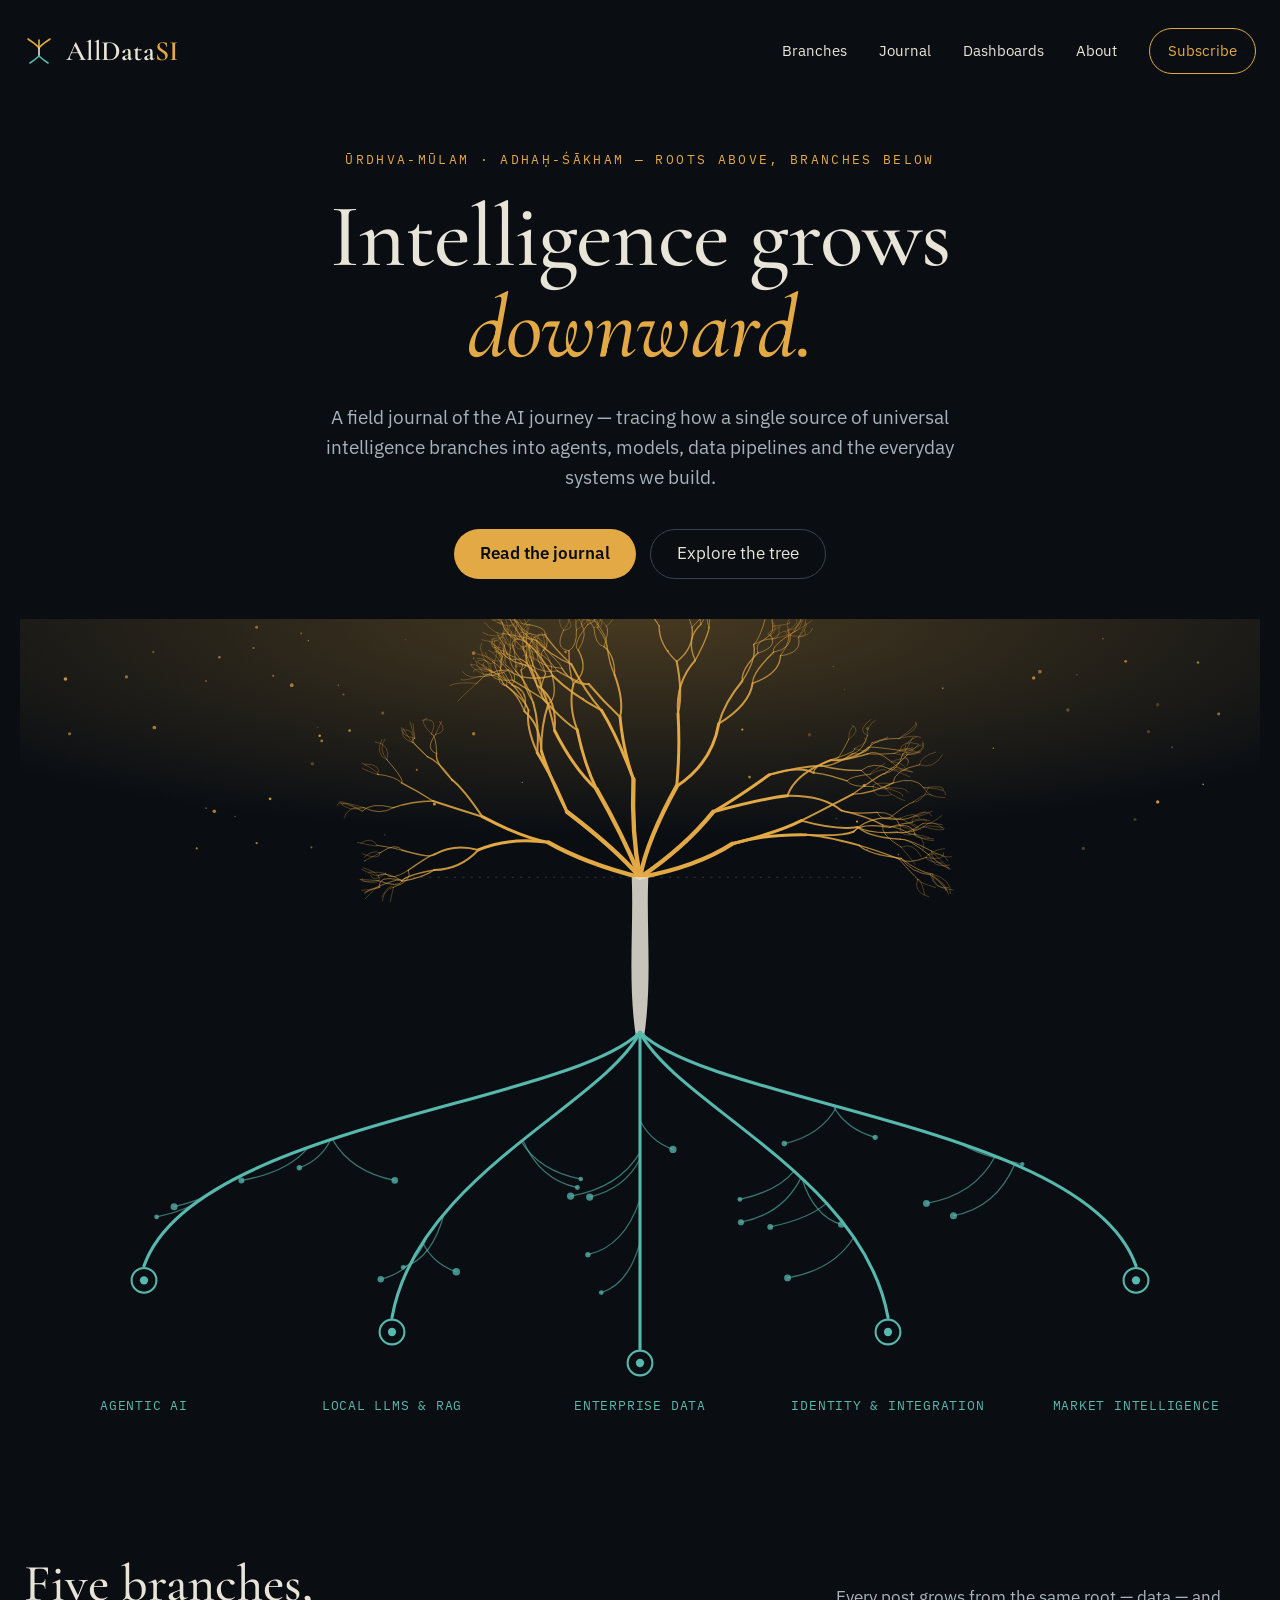
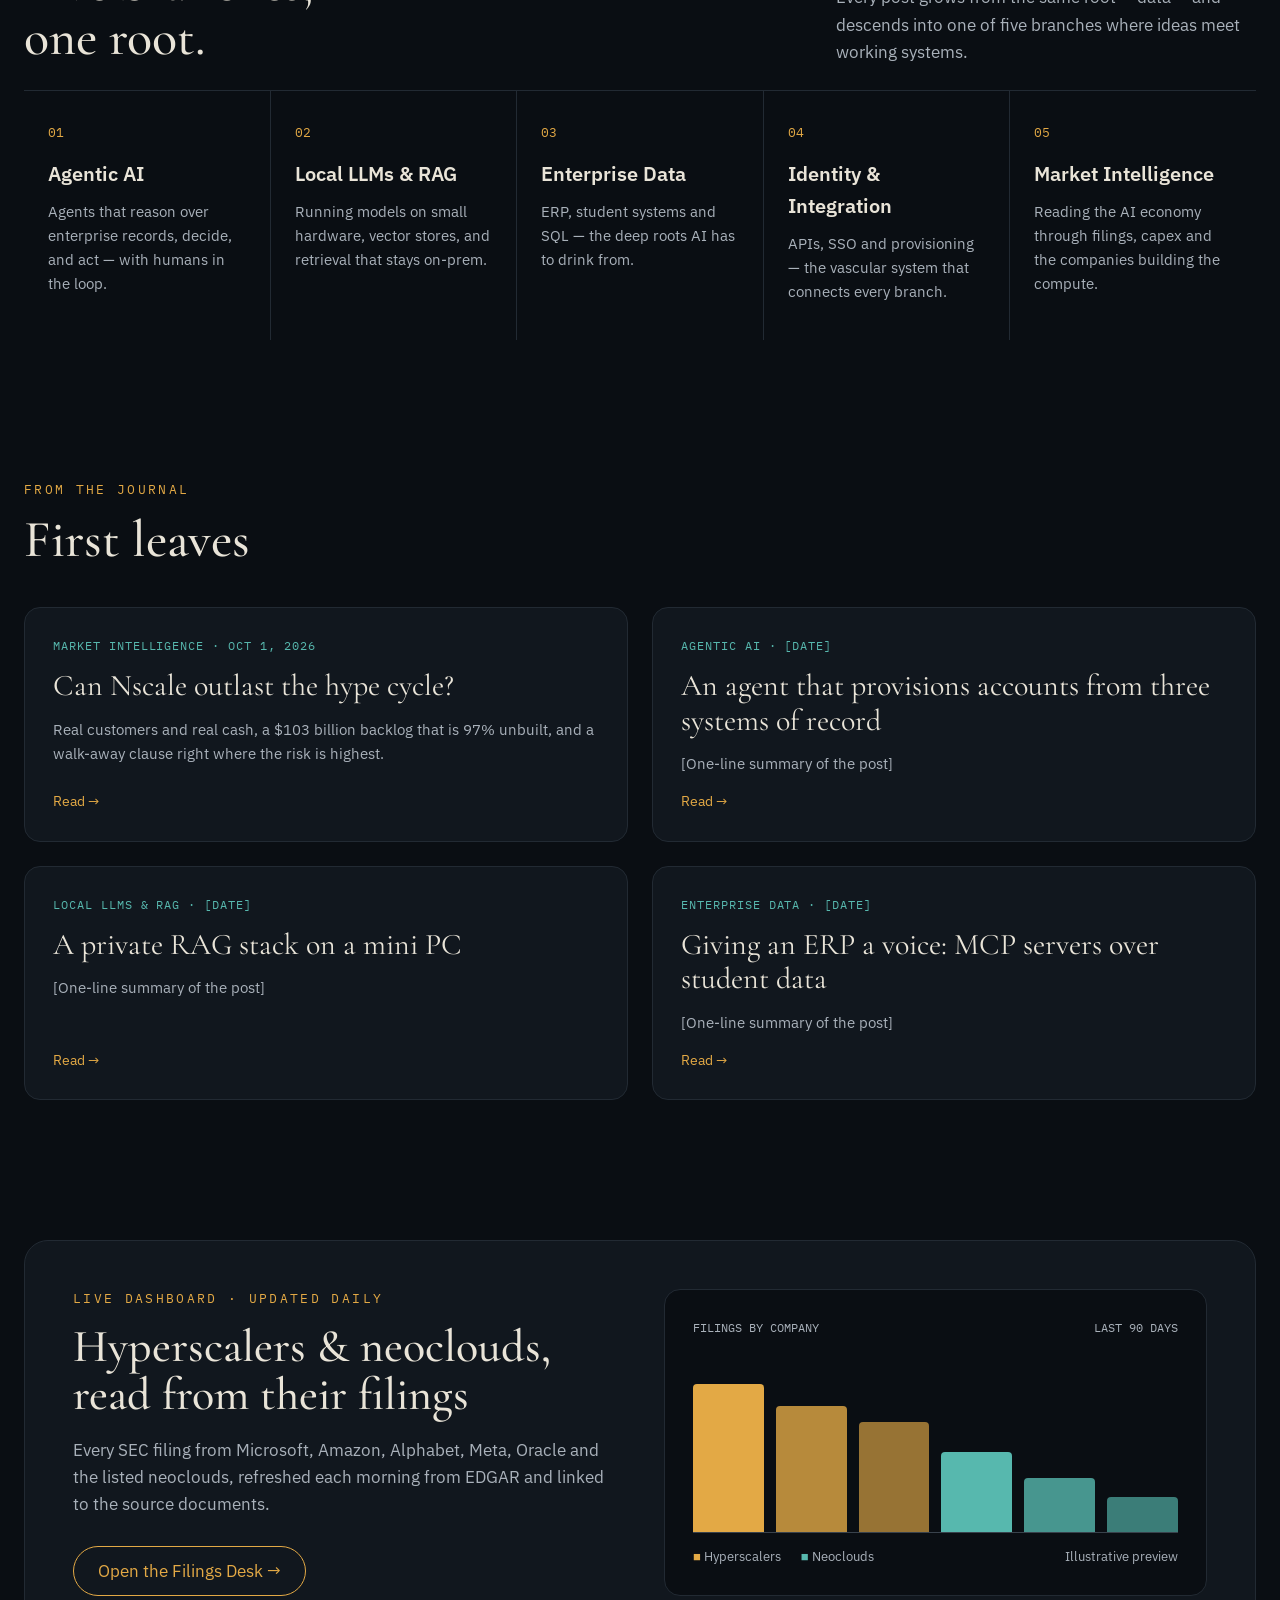
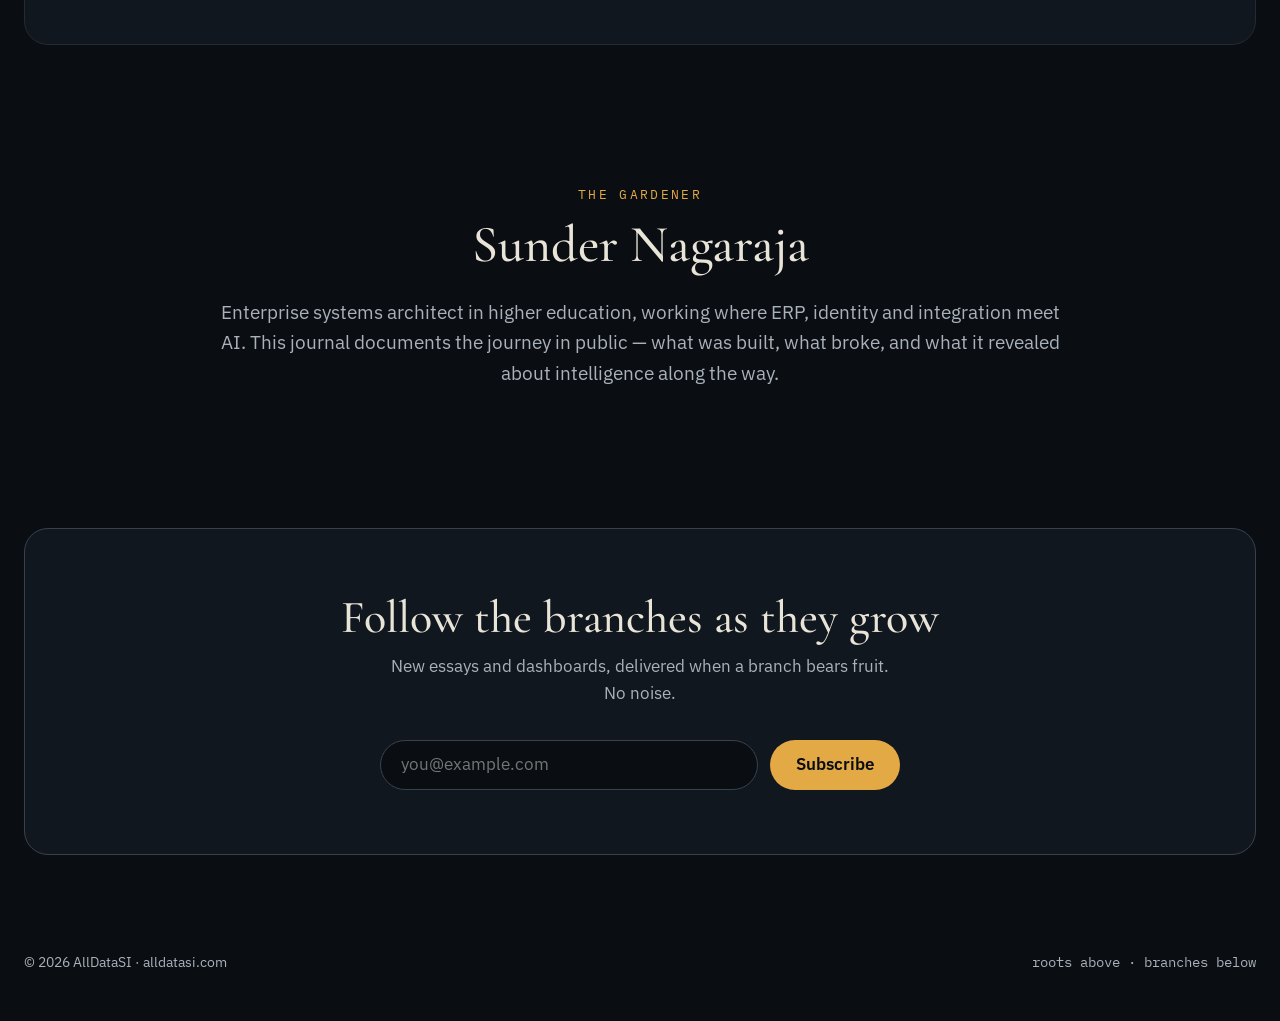
==== commit 190d8a2f: "Add files via upload" ====
--- a/index.html
+++ b/index.html
@@ -18,7 +18,7 @@
 body{margin:0;background:#0A0E13}
 a{color:#E9E4D8}a:hover{color:#E3A945}
 .pillars{grid-template-columns:repeat(5,minmax(0,1fr))}
-.posts{grid-template-columns:repeat(3,minmax(0,1fr))}
+.posts{grid-template-columns:repeat(2,minmax(0,1fr))}
 .split{grid-template-columns:repeat(2,minmax(0,1fr))}
 .navlinks{display:flex}
 @media (max-width:900px){.pillars{grid-template-columns:repeat(2,minmax(0,1fr))}.posts,.split{grid-template-columns:minmax(0,1fr)}.navlinks{display:none}.nodelabels{display:none !important}}
@@ -115,6 +115,12 @@
 <p style="margin: 0 0 12px; font-family: 'IBM Plex Mono', monospace; font-size: 13px; letter-spacing: 0.18em; text-transform: uppercase; color: #E3A945">From the journal</p>
 <h2 style="margin: 0 0 40px; font-family: 'Cormorant Garamond', serif; font-weight: 500; font-size: 52px; line-height: 1.05">First leaves</h2>
 <div class="posts" style="display: grid; gap: 24px">
+<a href="posts/nscale-hype-cycle/" style="display: flex; flex-direction: column; gap: 14px; padding: 28px; border: 1px solid #222A33; border-radius: 16px; background: #11171E; text-decoration: none; color: #E9E4D8">
+<span style="font-family: 'IBM Plex Mono', monospace; font-size: 12px; letter-spacing: 0.08em; text-transform: uppercase; color: #57B8AE">Market Intelligence · Oct 1, 2026</span>
+<span style="font-family: 'Cormorant Garamond', serif; font-size: 30px; line-height: 1.15">Can Nscale outlast the hype cycle?</span>
+<span style="color: #A9B1BA; font-size: 15px">Real customers and real cash, a $103 billion backlog that is 97% unbuilt, and a walk-away clause right where the risk is highest.</span>
+<span style="margin-top: auto; font-size: 14px; color: #E3A945">Read →</span>
+</a>
 <a href="#" style="display: flex; flex-direction: column; gap: 14px; padding: 28px; border: 1px solid #222A33; border-radius: 16px; background: #11171E; text-decoration: none; color: #E9E4D8">
 <span style="font-family: 'IBM Plex Mono', monospace; font-size: 12px; letter-spacing: 0.08em; text-transform: uppercase; color: #57B8AE">Agentic AI · [DATE]</span>
 <span style="font-family: 'Cormorant Garamond', serif; font-size: 30px; line-height: 1.15">An agent that provisions accounts from three systems of record</span>
@@ -139,13 +145,13 @@
 <section id="dashboards" style="max-width: 1240px; margin: 0 auto; padding: 140px 24px 0">
 <div class="split" style="display: grid; gap: 48px; align-items: center; padding: 48px; border: 1px solid #222A33; border-radius: 24px; background: #11171E">
 <div>
-<p style="margin: 0 0 12px; font-family: 'IBM Plex Mono', monospace; font-size: 13px; letter-spacing: 0.18em; text-transform: uppercase; color: #E3A945">Live dashboard · coming soon</p>
+<p style="margin: 0 0 12px; font-family: 'IBM Plex Mono', monospace; font-size: 13px; letter-spacing: 0.18em; text-transform: uppercase; color: #E3A945">Live dashboard · updated daily</p>
 <h2 style="margin: 0 0 18px; font-family: 'Cormorant Garamond', serif; font-weight: 500; font-size: 46px; line-height: 1.05">Hyperscalers &amp; neoclouds, read from their filings</h2>
-<p style="margin: 0 0 28px; color: #A9B1BA">An SEC-filings dashboard tracking how the companies building AI compute report capex, revenue and commitments — straight from the source documents.</p>
-<a href="#subscribe" style="display: inline-flex; align-items: center; min-height: 48px; padding: 0 24px; border-radius: 999px; border: 1px solid #E3A945; color: #E3A945; text-decoration: none">Notify me at launch</a>
+<p style="margin: 0 0 28px; color: #A9B1BA">Every SEC filing from Microsoft, Amazon, Alphabet, Meta, Oracle and the listed neoclouds, refreshed each morning from EDGAR and linked to the source documents.</p>
+<a href="filings/" style="display: inline-flex; align-items: center; min-height: 48px; padding: 0 24px; border-radius: 999px; border: 1px solid #E3A945; color: #E3A945; text-decoration: none">Open the Filings Desk →</a>
 </div>
 <div aria-hidden="true" style="display: flex; flex-direction: column; gap: 14px; padding: 28px; border-radius: 16px; background: #0A0E13; border: 1px solid #222A33">
-<div style="display: flex; justify-content: space-between; font-family: 'IBM Plex Mono', monospace; font-size: 12px; color: #A9B1BA"><span>CAPEX BY COMPANY</span><span>[PERIOD]</span></div>
+<div style="display: flex; justify-content: space-between; font-family: 'IBM Plex Mono', monospace; font-size: 12px; color: #A9B1BA"><span>FILINGS BY COMPANY</span><span>LAST 90 DAYS</span></div>
 <div style="display: flex; align-items: flex-end; gap: 12px; height: 180px; border-bottom: 1px solid #39424C">
 <div style="flex-grow: 1; height: 82%; background: #E3A945; border-radius: 4px 4px 0 0"></div>
 <div style="flex-grow: 1; height: 70%; background: #E3A945; opacity: 0.8; border-radius: 4px 4px 0 0"></div>
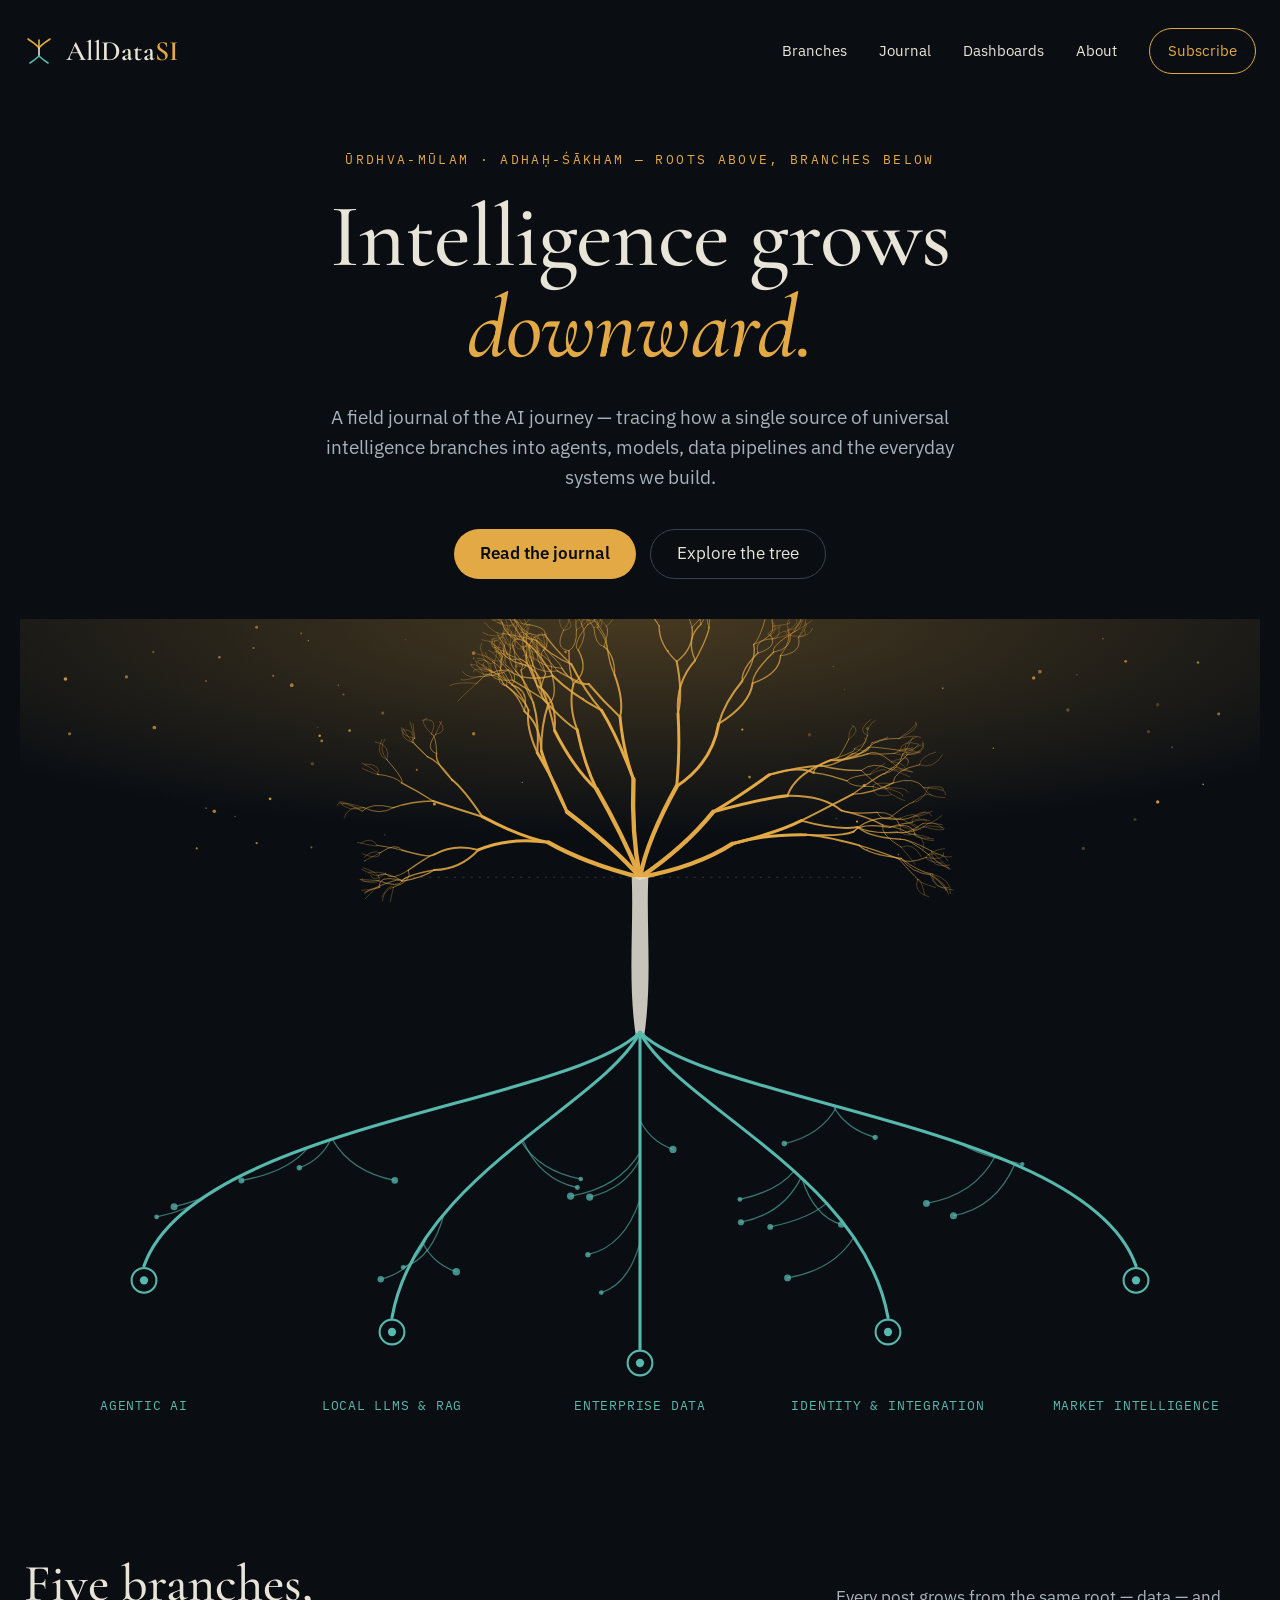
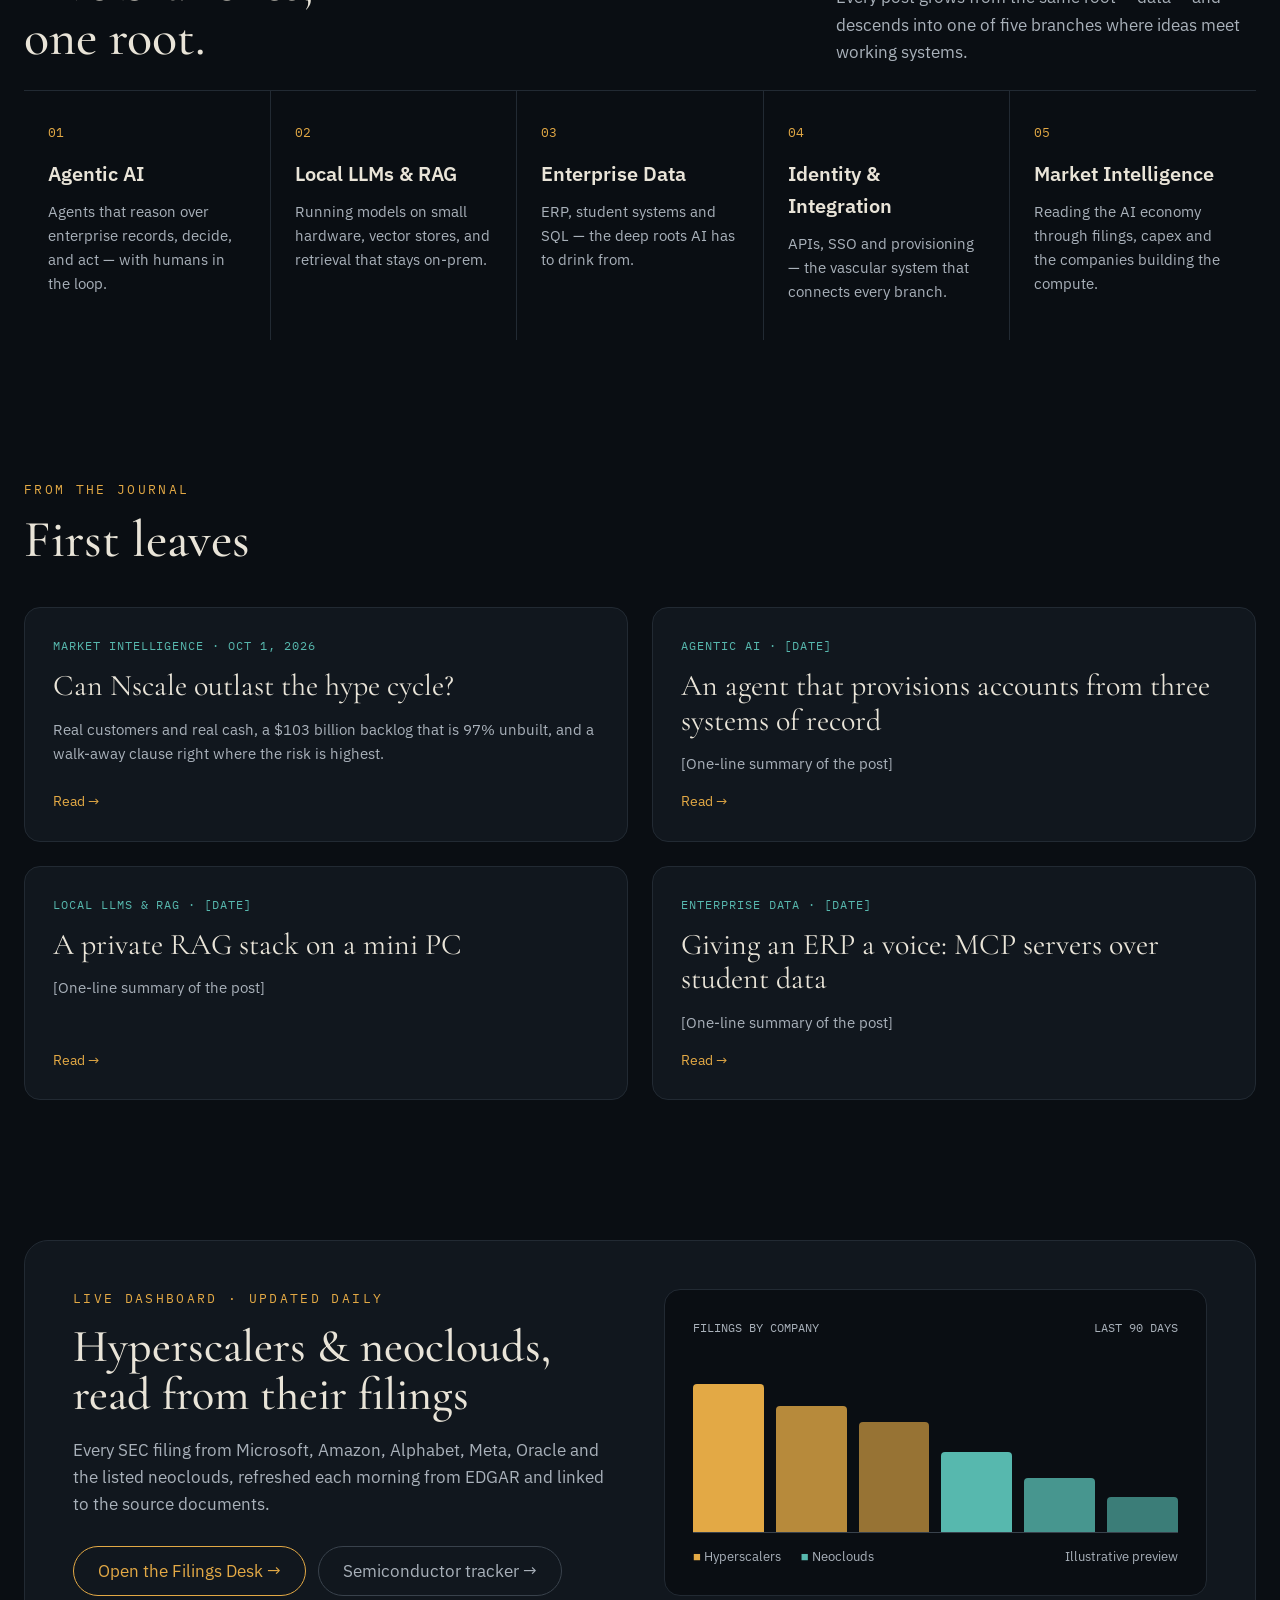
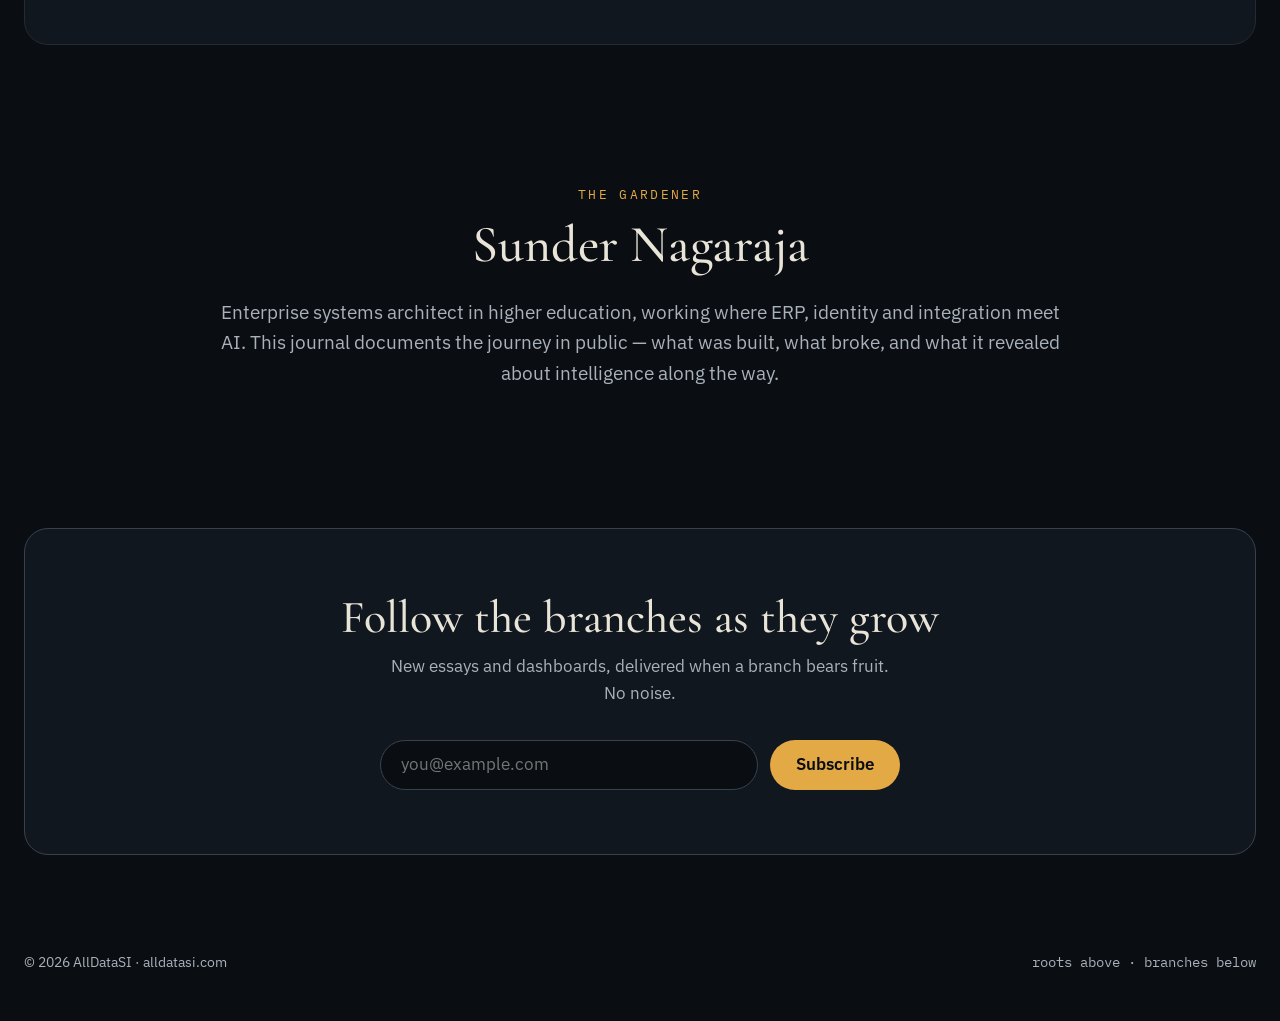
==== commit 1e3c77b8: "Add semiconductor tracker at /semis/ Co-Authored-By: Claude Opus 5.5 <noreply@anthropic.com> Claude-" ====
--- a/index.html
+++ b/index.html
@@ -149,6 +149,7 @@
 <h2 style="margin: 0 0 18px; font-family: 'Cormorant Garamond', serif; font-weight: 500; font-size: 46px; line-height: 1.05">Hyperscalers &amp; neoclouds, read from their filings</h2>
 <p style="margin: 0 0 28px; color: #A9B1BA">Every SEC filing from Microsoft, Amazon, Alphabet, Meta, Oracle and the listed neoclouds, refreshed each morning from EDGAR and linked to the source documents.</p>
 <a href="filings/" style="display: inline-flex; align-items: center; min-height: 48px; padding: 0 24px; border-radius: 999px; border: 1px solid #E3A945; color: #E3A945; text-decoration: none">Open the Filings Desk →</a>
+<a href="semis/" style="display: inline-flex; align-items: center; min-height: 48px; padding: 0 24px; margin-left: 8px; border-radius: 999px; border: 1px solid #39424C; color: #A9B1BA; text-decoration: none">Semiconductor tracker →</a>
 </div>
 <div aria-hidden="true" style="display: flex; flex-direction: column; gap: 14px; padding: 28px; border-radius: 16px; background: #0A0E13; border: 1px solid #222A33">
 <div style="display: flex; justify-content: space-between; font-family: 'IBM Plex Mono', monospace; font-size: 12px; color: #A9B1BA"><span>FILINGS BY COMPANY</span><span>LAST 90 DAYS</span></div>
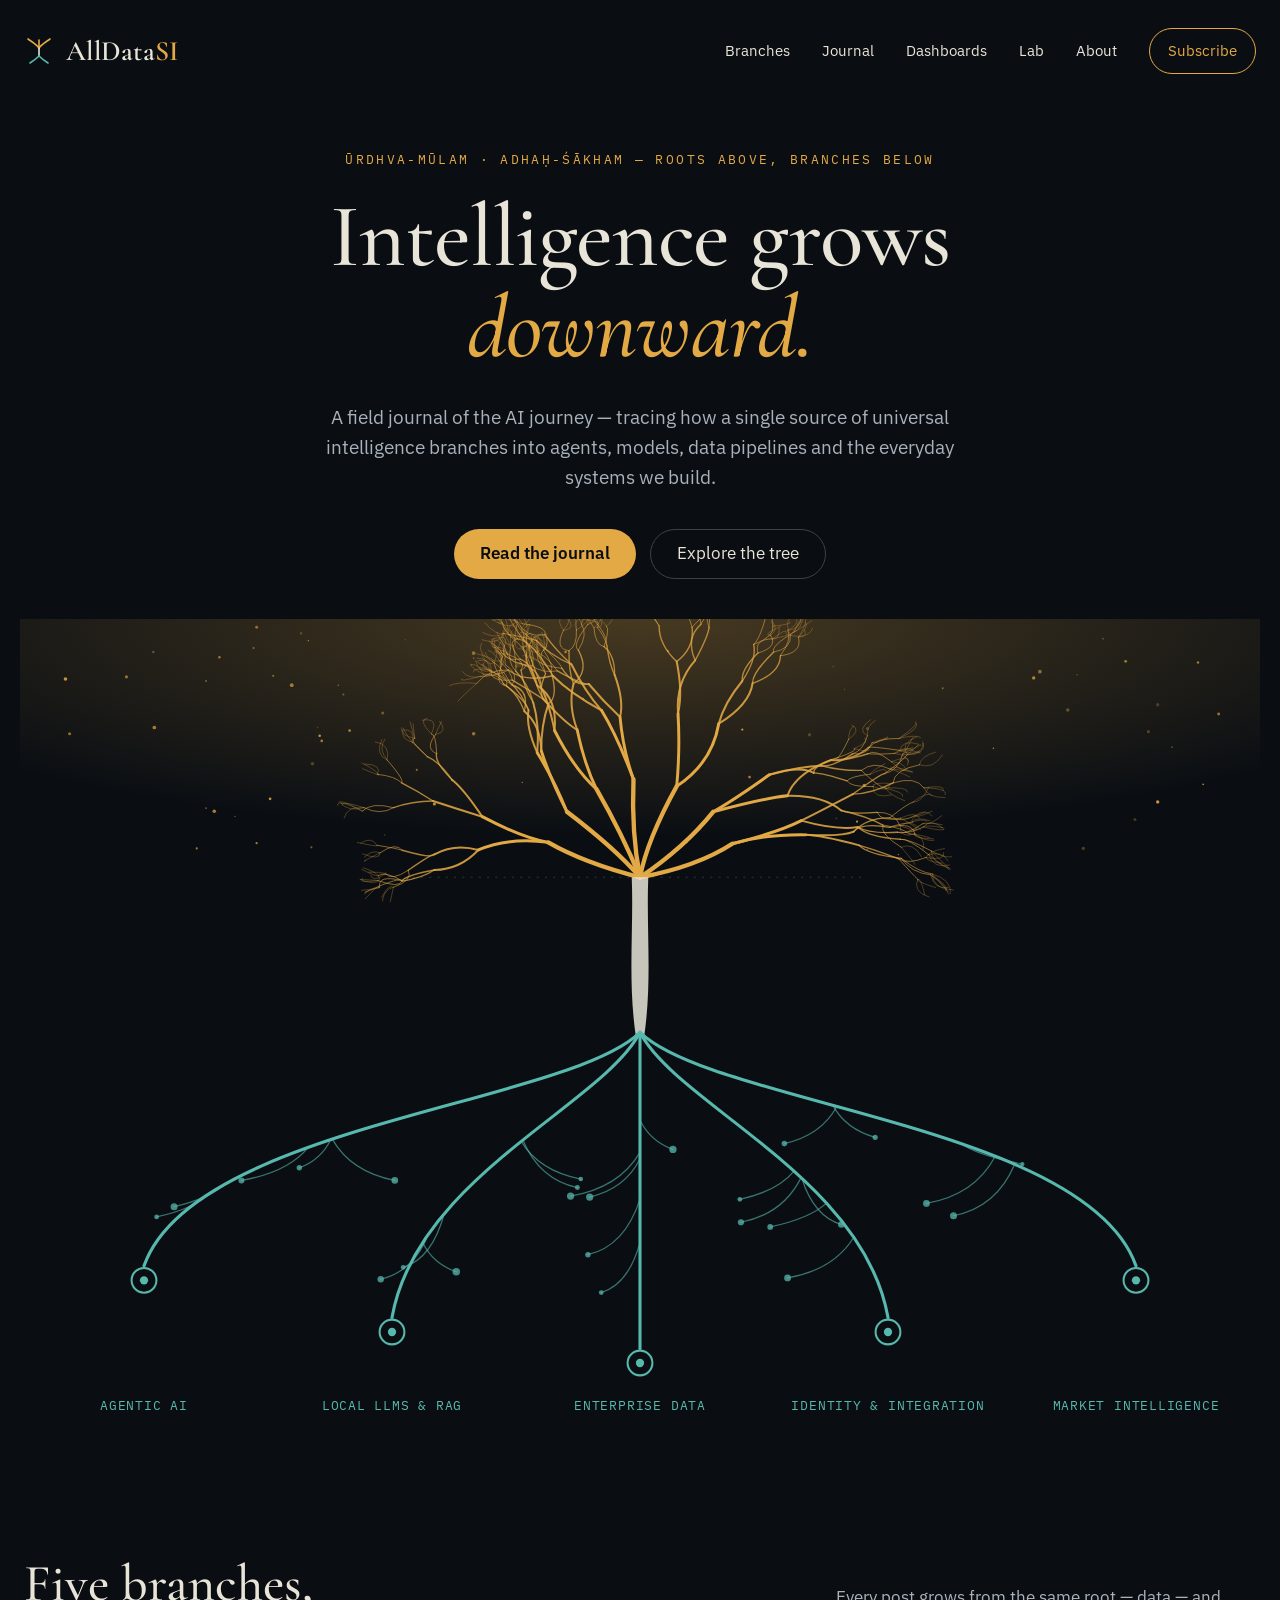
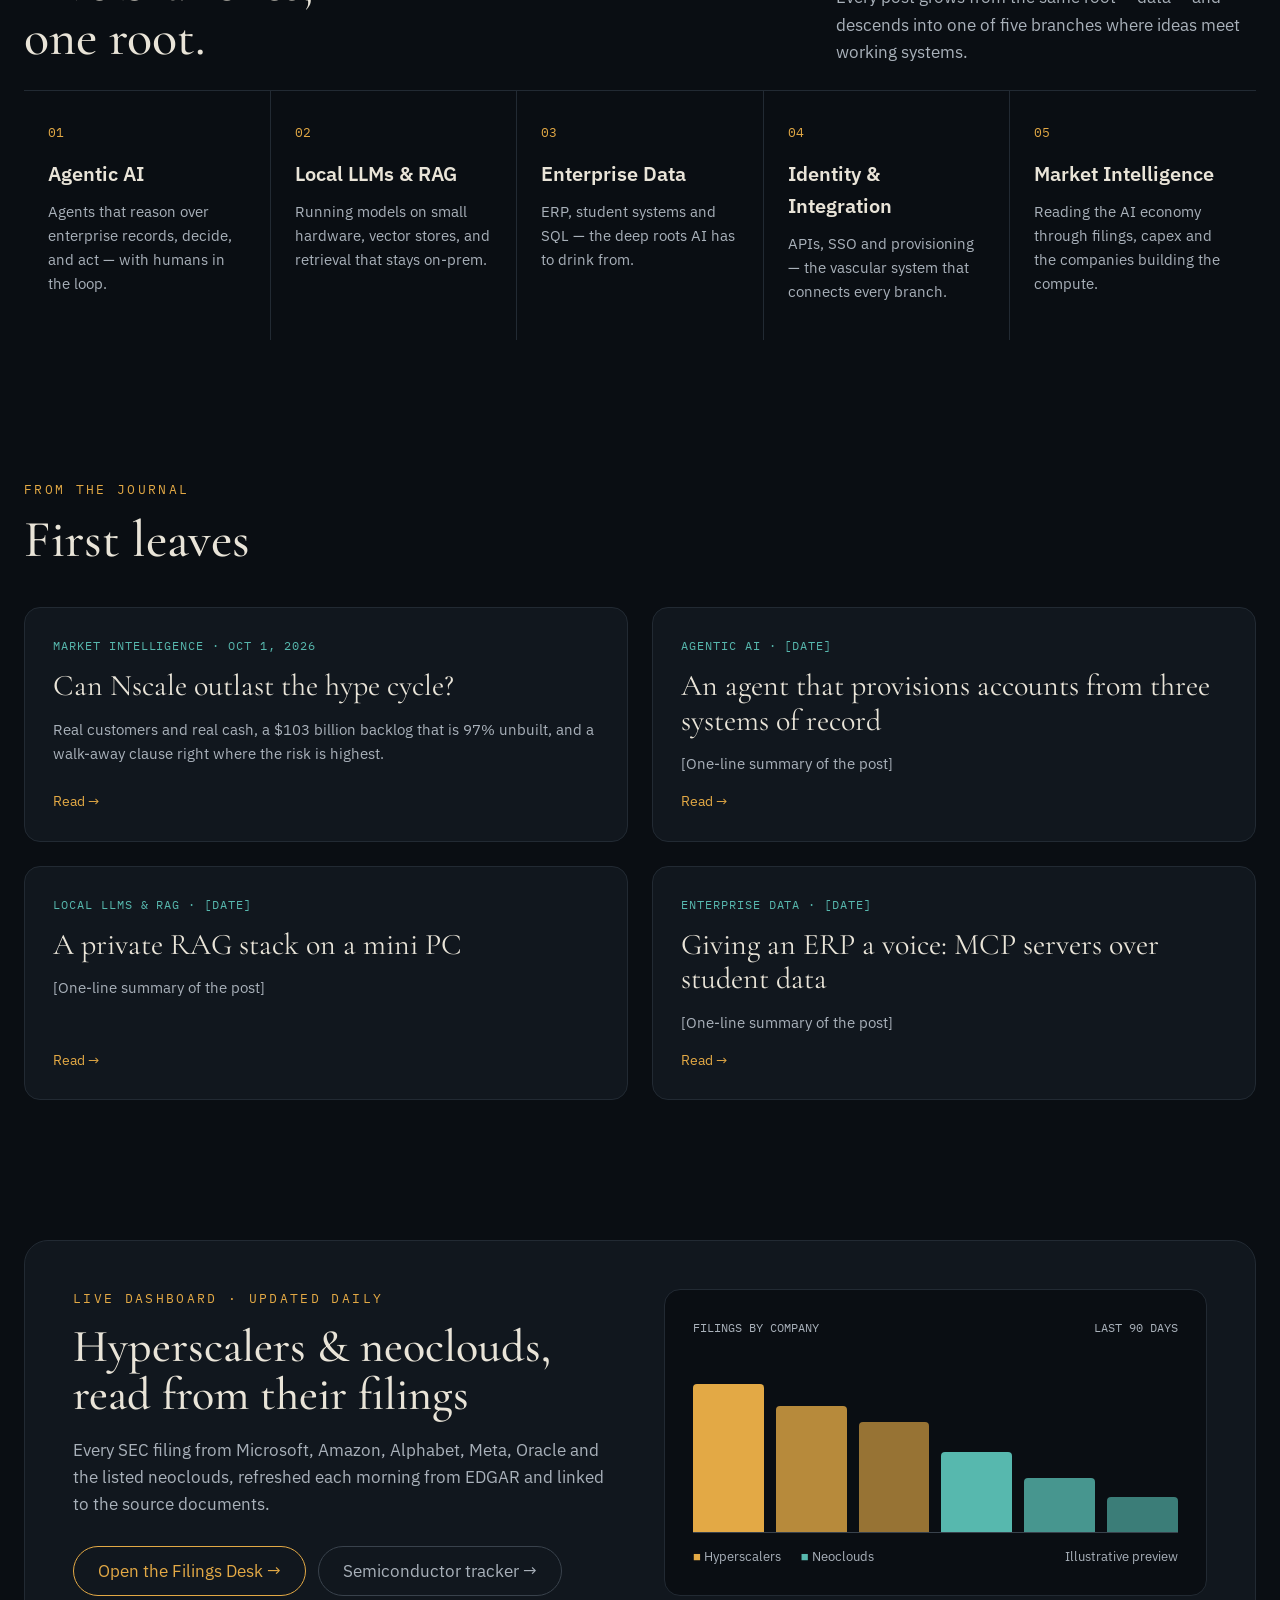
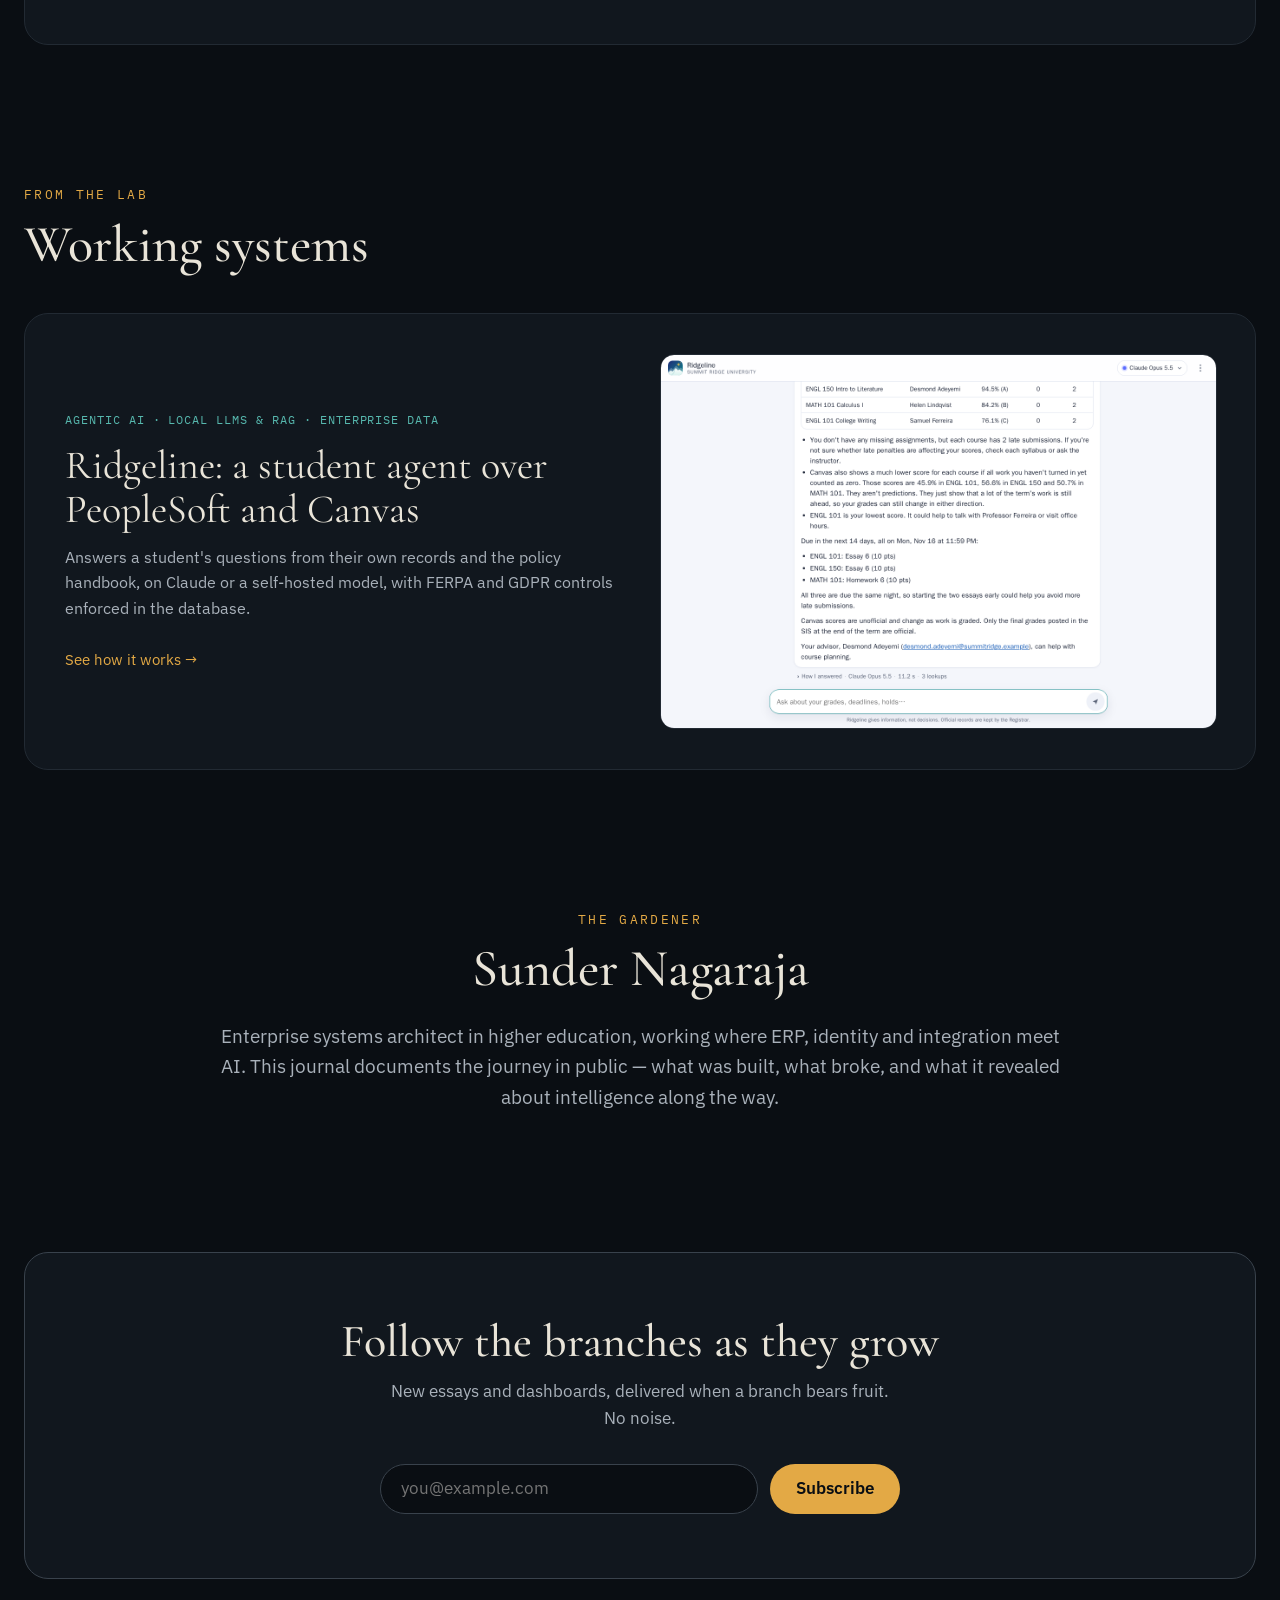
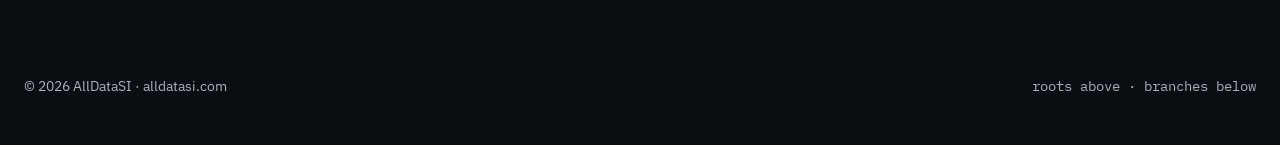
==== commit ccd044e3: "Add Ridgeline lab page" ====
--- a/index.html
+++ b/index.html
@@ -38,6 +38,7 @@
 <a href="#branches" style="text-decoration: none">Branches</a>
 <a href="#journal" style="text-decoration: none">Journal</a>
 <a href="#dashboards" style="text-decoration: none">Dashboards</a>
+<a href="#lab" style="text-decoration: none">Lab</a>
 <a href="#about" style="text-decoration: none">About</a>
 <a href="#subscribe" style="text-decoration: none; padding: 10px 18px; border: 1px solid #E3A945; border-radius: 999px; color: #E3A945">Subscribe</a>
 </nav>
@@ -166,6 +167,20 @@
 </div>
 </section>
 
+<section id="lab" style="max-width: 1240px; margin: 0 auto; padding: 140px 24px 0">
+<p style="margin: 0 0 12px; font-family: 'IBM Plex Mono', monospace; font-size: 13px; letter-spacing: 0.18em; text-transform: uppercase; color: #E3A945">From the lab</p>
+<h2 style="margin: 0 0 40px; font-family: 'Cormorant Garamond', serif; font-weight: 500; font-size: 52px; line-height: 1.05">Working systems</h2>
+<a href="ridgeline/" class="split" style="display: grid; gap: 40px; align-items: center; padding: 40px; border: 1px solid #222A33; border-radius: 24px; background: #11171E; text-decoration: none; color: #E9E4D8">
+<div>
+<span style="display: block; margin-bottom: 14px; font-family: 'IBM Plex Mono', monospace; font-size: 12px; letter-spacing: 0.08em; text-transform: uppercase; color: #57B8AE">Agentic AI · Local LLMs &amp; RAG · Enterprise Data</span>
+<span style="display: block; margin-bottom: 14px; font-family: 'Cormorant Garamond', serif; font-size: 40px; line-height: 1.1">Ridgeline: a student agent over PeopleSoft and Canvas</span>
+<span style="display: block; margin-bottom: 24px; color: #A9B1BA; font-size: 16px">Answers a student's questions from their own records and the policy handbook, on Claude or a self-hosted model, with FERPA and GDPR controls enforced in the database.</span>
+<span style="font-size: 15px; color: #E3A945">See how it works →</span>
+</div>
+<img src="ridgeline/img/desktop-5-answer.png" width="1280" height="860" loading="lazy" alt="Ridgeline answering a student's question about this term's classes, scores and deadlines." style="display: block; width: 100%; height: auto; border-radius: 14px; border: 1px solid #222A33">
+</a>
+</section>
+
 <section id="about" style="max-width: 860px; margin: 0 auto; padding: 140px 24px 0; text-align: center">
 <p style="margin: 0 0 12px; font-family: 'IBM Plex Mono', monospace; font-size: 13px; letter-spacing: 0.18em; text-transform: uppercase; color: #E3A945">The gardener</p>
 <h2 style="margin: 0 0 24px; font-family: 'Cormorant Garamond', serif; font-weight: 500; font-size: 52px; line-height: 1.05">Sunder Nagaraja</h2>
